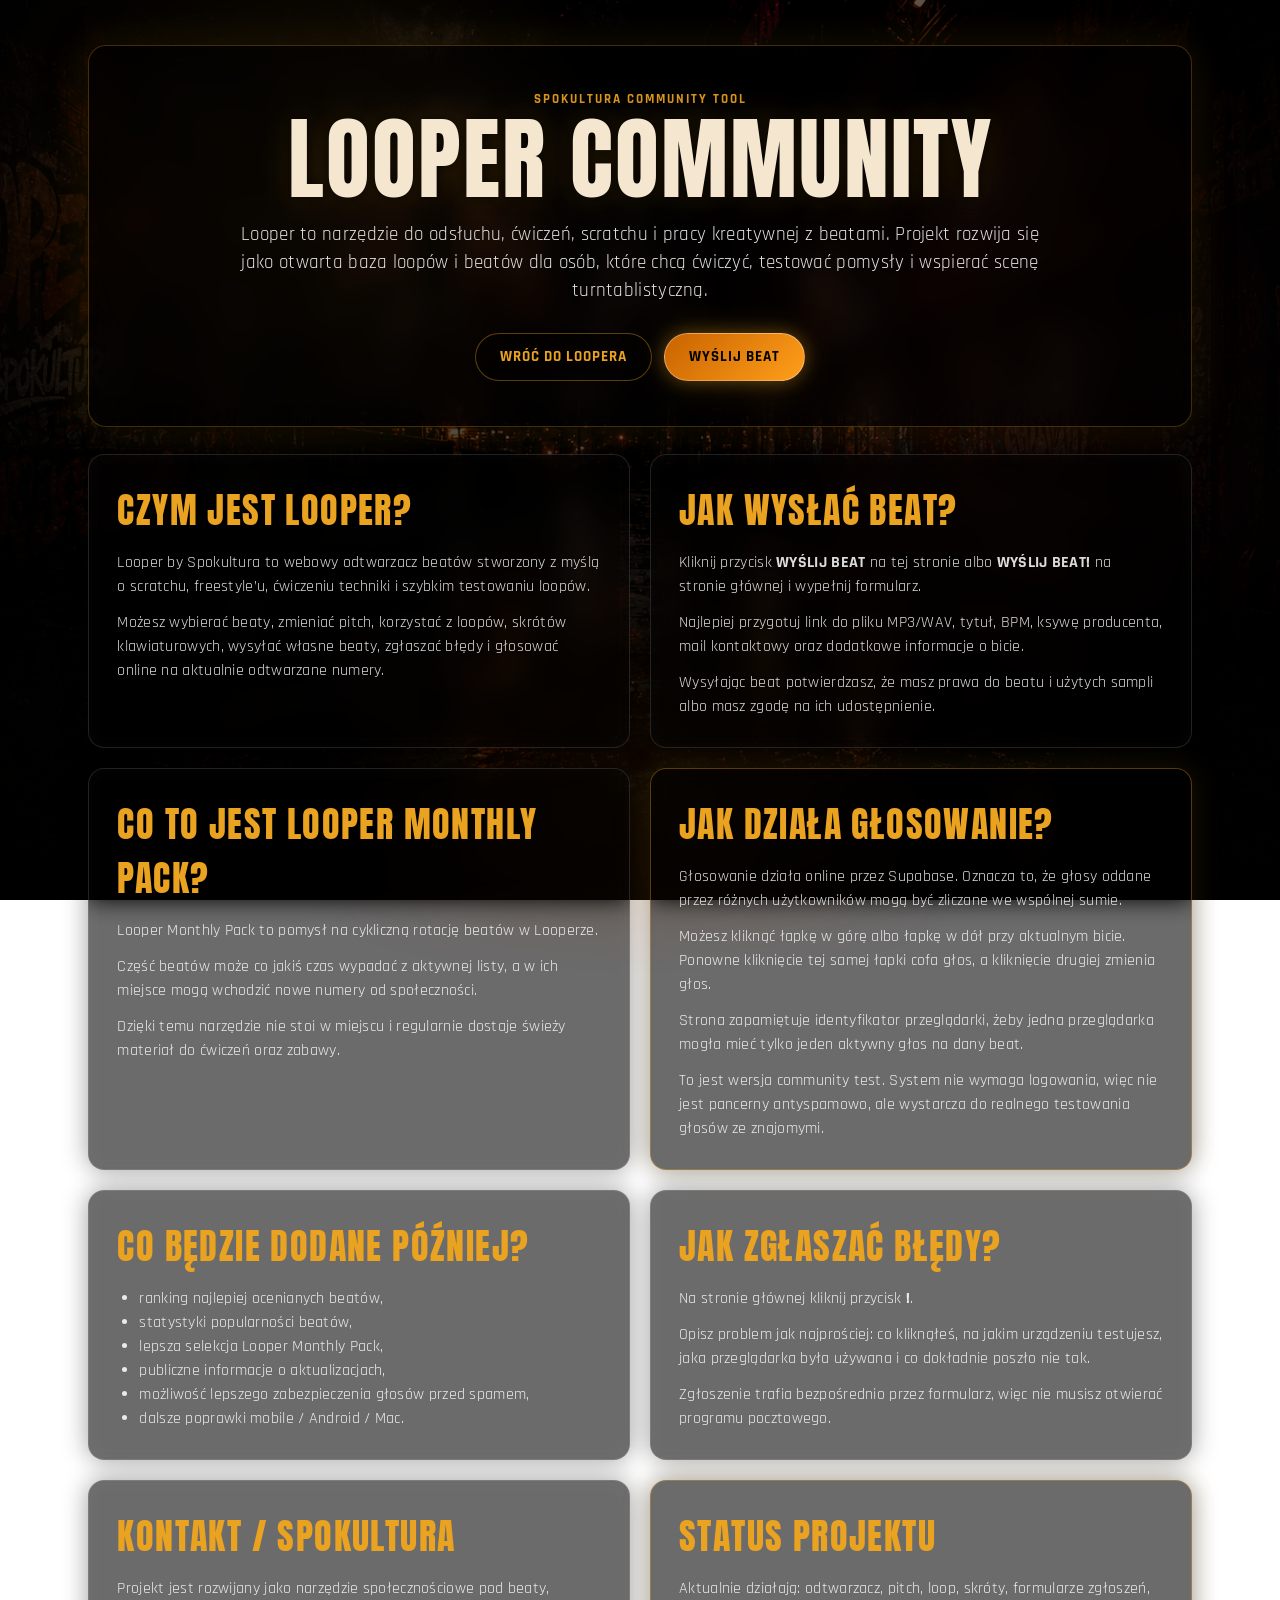
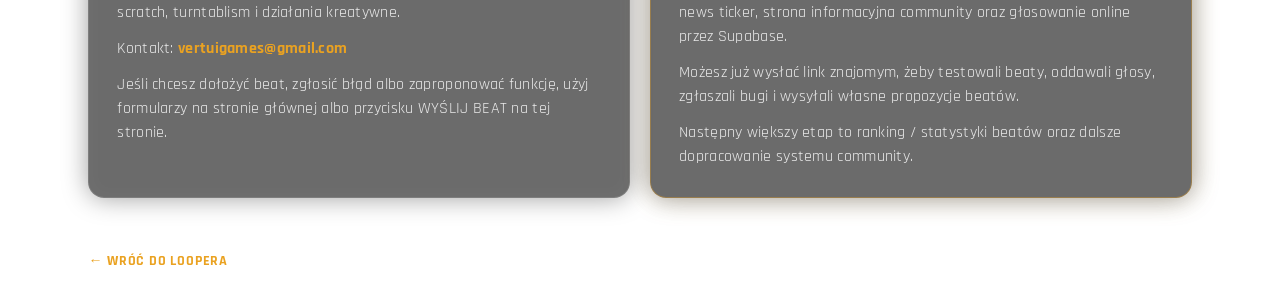
==== roadmap.html @ ba1d85d5 "Update roadmap.html" ====
<!DOCTYPE html>
<html lang="pl">
<head>
  <meta charset="UTF-8">
  <meta name="viewport" content="width=device-width, initial-scale=1.0">

  <title>Looper Community / Roadmap</title>

  <link rel="preconnect" href="https://fonts.googleapis.com">
  <link rel="preconnect" href="https://fonts.gstatic.com" crossorigin>

  <link href="https://fonts.googleapis.com/css2?family=Anton&family=Rajdhani:wght@400;500;600;700;800&family=Teko:wght@400;500;600&display=swap" rel="stylesheet">

  <link rel="stylesheet" href="style.css">
</head>

<body class="roadmap-body">

  <main class="roadmap-page">

    <header class="roadmap-hero">
      <p class="roadmap-kicker">SPOKULTURA COMMUNITY TOOL</p>

      <h1>LOOPER COMMUNITY</h1>

      <p class="roadmap-lead">
        Looper to narzędzie do odsłuchu, ćwiczeń, scratchu i pracy kreatywnej z beatami.
        Projekt rozwija się jako otwarta baza loopów i beatów dla osób, które chcą ćwiczyć,
        testować pomysły i wspierać scenę turntablistyczną.
      </p>

      <div class="roadmap-actions">
        <a class="roadmap-main-btn" href="index.html">WRÓĆ DO LOOPERA</a>
        <button id="roadmapSubmitBeatBtn" class="roadmap-secondary-btn roadmap-submit-btn" type="button">
          WYŚLIJ BEAT
        </button>
      </div>
    </header>

    <section class="roadmap-grid">

      <article class="roadmap-card">
        <h2>Czym jest Looper?</h2>

        <p>
          Looper by Spokultura to webowy odtwarzacz beatów stworzony z myślą o scratchu,
          freestyle’u, ćwiczeniu techniki i szybkim testowaniu loopów.
        </p>

        <p>
          Możesz wybierać beaty, zmieniać pitch, korzystać z loopów, skrótów klawiaturowych,
          wysyłać własne beaty, zgłaszać błędy i głosować online na aktualnie odtwarzane numery.
        </p>
      </article>

      <article class="roadmap-card">
        <h2>Jak wysłać beat?</h2>

        <p>
          Kliknij przycisk <strong>WYŚLIJ BEAT</strong> na tej stronie albo
          <strong>WYŚLIJ BEAT!</strong> na stronie głównej i wypełnij formularz.
        </p>

        <p>
          Najlepiej przygotuj link do pliku MP3/WAV, tytuł, BPM, ksywę producenta,
          mail kontaktowy oraz dodatkowe informacje o bicie.
        </p>

        <p>
          Wysyłając beat potwierdzasz, że masz prawa do beatu i użytych sampli
          albo masz zgodę na ich udostępnienie.
        </p>
      </article>

      <article class="roadmap-card">
        <h2>Co to jest Looper Monthly Pack?</h2>

        <p>
          Looper Monthly Pack to pomysł na cykliczną rotację beatów w Looperze.
        </p>

        <p>
          Część beatów może co jakiś czas wypadać z aktywnej listy, a w ich miejsce
          mogą wchodzić nowe numery od społeczności.
        </p>

        <p>
          Dzięki temu narzędzie nie stoi w miejscu i regularnie dostaje świeży materiał
          do ćwiczeń oraz zabawy.
        </p>
      </article>

      <article class="roadmap-card roadmap-card-highlight">
        <h2>Jak działa głosowanie?</h2>

        <p>
          Głosowanie działa online przez Supabase. Oznacza to, że głosy oddane przez różnych
          użytkowników mogą być zliczane we wspólnej sumie.
        </p>

        <p>
          Możesz kliknąć łapkę w górę albo łapkę w dół przy aktualnym bicie.
          Ponowne kliknięcie tej samej łapki cofa głos, a kliknięcie drugiej zmienia głos.
        </p>

        <p>
          Strona zapamiętuje identyfikator przeglądarki, żeby jedna przeglądarka mogła mieć
          tylko jeden aktywny głos na dany beat.
        </p>

        <p>
          To jest wersja community test. System nie wymaga logowania, więc nie jest pancerny
          antyspamowo, ale wystarcza do realnego testowania głosów ze znajomymi.
        </p>
      </article>

      <article class="roadmap-card">
        <h2>Co będzie dodane później?</h2>

        <ul>
          <li>ranking najlepiej ocenianych beatów,</li>
          <li>statystyki popularności beatów,</li>
          <li>lepsza selekcja Looper Monthly Pack,</li>
          <li>publiczne informacje o aktualizacjach,</li>
          <li>możliwość lepszego zabezpieczenia głosów przed spamem,</li>
          <li>dalsze poprawki mobile / Android / Mac.</li>
        </ul>
      </article>

      <article class="roadmap-card">
        <h2>Jak zgłaszać błędy?</h2>

        <p>
          Na stronie głównej kliknij przycisk <strong>!</strong>.
        </p>

        <p>
          Opisz problem jak najprościej: co kliknąłeś, na jakim urządzeniu testujesz,
          jaka przeglądarka była używana i co dokładnie poszło nie tak.
        </p>

        <p>
          Zgłoszenie trafia bezpośrednio przez formularz, więc nie musisz otwierać programu pocztowego.
        </p>
      </article>

      <article class="roadmap-card">
        <h2>Kontakt / Spokultura</h2>

        <p>
          Projekt jest rozwijany jako narzędzie społecznościowe pod beaty, scratch,
          turntablism i działania kreatywne.
        </p>

        <p>
          Kontakt:
          <a href="mailto:vertuigames@gmail.com">vertuigames@gmail.com</a>
        </p>

        <p>
          Jeśli chcesz dołożyć beat, zgłosić błąd albo zaproponować funkcję,
          użyj formularzy na stronie głównej albo przycisku WYŚLIJ BEAT na tej stronie.
        </p>
      </article>

      <article class="roadmap-card roadmap-card-highlight">
        <h2>Status projektu</h2>

        <p>
          Aktualnie działają: odtwarzacz, pitch, loop, skróty, formularze zgłoszeń,
          news ticker, strona informacyjna community oraz głosowanie online przez Supabase.
        </p>

        <p>
          Możesz już wysłać link znajomym, żeby testowali beaty, oddawali głosy,
          zgłaszali bugi i wysyłali własne propozycje beatów.
        </p>

        <p>
          Następny większy etap to ranking / statystyki beatów oraz dalsze dopracowanie
          systemu community.
        </p>
      </article>

    </section>

    <footer class="roadmap-footer">
      <a href="index.html">← WRÓĆ DO LOOPERA</a>
      <span>Looper by Spokultura</span>
    </footer>

  </main>

  <div id="roadmapSubmitBeatModal" class="community-modal hidden">
    <div class="community-box">
      <h2>WYŚLIJ BEAT</h2>

      <p class="community-info">
        Wyślij beat do selekcji Looper Monthly Pack. Najlepiej podaj link do MP3/WAV, BPM, okładkę i swoje social media.
      </p>

      <input id="roadmapBeatNick" type="text" placeholder="Ksywa producenta">
      <input id="roadmapBeatEmail" type="email" placeholder="Email kontaktowy">
      <input id="roadmapBeatTitle" type="text" placeholder="Tytuł beatu">
      <input id="roadmapBeatBpm" type="text" inputmode="numeric" pattern="[0-9]*" maxlength="3" placeholder="BPM">
      <input id="roadmapBeatLink" type="text" placeholder="Link do beatu / dysku / WeTransfer">
      <textarea id="roadmapBeatNotes" placeholder="Dodatkowe info, socials, klimat beatu, zgody itd."></textarea>

      <label class="rights-row">
        <input id="roadmapBeatRights" type="checkbox">
        Potwierdzam, że beat oraz użyte sample należą do mnie lub mam prawo je udostępnić.
      </label>

      <div class="modal-actions">
        <button id="roadmapSendBeatBtn">WYŚLIJ ZGŁOSZENIE</button>
        <button id="roadmapCloseSubmitBeatBtn">ZAMKNIJ</button>
      </div>
    </div>
  </div>

  <div id="roadmapFeedbackModal" class="community-modal hidden">
    <div class="community-box">
      <h2 id="roadmapFeedbackTitle">KOMUNIKAT</h2>

      <p id="roadmapFeedbackMessage" class="community-info">
        Treść komunikatu.
      </p>

      <div class="modal-actions">
        <button id="roadmapCloseFeedbackBtn">OK</button>
      </div>
    </div>
  </div>

  <script>
    const BEAT_FORM_ENDPOINT = "https://formspree.io/f/mjglzzlg";

    const roadmapSubmitBeatBtn = document.getElementById("roadmapSubmitBeatBtn");
    const roadmapSubmitBeatModal = document.getElementById("roadmapSubmitBeatModal");
    const roadmapCloseSubmitBeatBtn = document.getElementById("roadmapCloseSubmitBeatBtn");
    const roadmapSendBeatBtn = document.getElementById("roadmapSendBeatBtn");

    const roadmapFeedbackModal = document.getElementById("roadmapFeedbackModal");
    const roadmapFeedbackTitle = document.getElementById("roadmapFeedbackTitle");
    const roadmapFeedbackMessage = document.getElementById("roadmapFeedbackMessage");
    const roadmapCloseFeedbackBtn = document.getElementById("roadmapCloseFeedbackBtn");

    const roadmapBeatBpmInput = document.getElementById("roadmapBeatBpm");

    function isValidEmail(email) {
      if (!email) return false;

      return /^[^\s@]+@[^\s@]+\.[^\s@]+$/.test(email);
    }

    function sanitizeBpmInput(value) {
      return value.replace(/\D/g, "").slice(0, 3);
    }

    function isValidBpm(value) {
      if (!value) return true;

      if (!/^\d{2,3}$/.test(value)) {
        return false;
      }

      const bpmNumber = parseInt(value, 10);

      return bpmNumber >= 20 && bpmNumber <= 240;
    }

    function showRoadmapFeedbackModal(titleText, messageText) {
      if (!roadmapFeedbackModal || !roadmapFeedbackTitle || !roadmapFeedbackMessage) return;

      roadmapFeedbackTitle.innerText = titleText;
      roadmapFeedbackMessage.innerText = messageText;

      roadmapFeedbackModal.classList.remove("hidden");
    }

    function closeRoadmapFeedbackModal() {
      if (roadmapFeedbackModal) {
        roadmapFeedbackModal.classList.add("hidden");
      }
    }

    function clearRoadmapBeatForm() {
      const fields = [
        "roadmapBeatNick",
        "roadmapBeatEmail",
        "roadmapBeatTitle",
        "roadmapBeatBpm",
        "roadmapBeatLink",
        "roadmapBeatNotes"
      ];

      fields.forEach((id) => {
        const field = document.getElementById(id);

        if (field) {
          field.value = "";
        }
      });

      const rights = document.getElementById("roadmapBeatRights");

      if (rights) {
        rights.checked = false;
      }
    }

    async function sendFormspreeForm(endpoint, payload) {
      const response = await fetch(endpoint, {
        method: "POST",
        headers: {
          "Accept": "application/json",
          "Content-Type": "application/json"
        },
        body: JSON.stringify(payload)
      });

      if (!response.ok) {
        throw new Error("Formspree request failed");
      }

      return response.json();
    }

    if (roadmapSubmitBeatBtn && roadmapSubmitBeatModal) {
      roadmapSubmitBeatBtn.addEventListener("click", () => {
        roadmapSubmitBeatModal.classList.remove("hidden");
      });
    }

    if (roadmapCloseSubmitBeatBtn && roadmapSubmitBeatModal) {
      roadmapCloseSubmitBeatBtn.addEventListener("click", () => {
        roadmapSubmitBeatModal.classList.add("hidden");
      });
    }

    if (roadmapSubmitBeatModal) {
      roadmapSubmitBeatModal.addEventListener("click", (event) => {
        if (event.target === roadmapSubmitBeatModal) {
          roadmapSubmitBeatModal.classList.add("hidden");
        }
      });
    }

    if (roadmapCloseFeedbackBtn) {
      roadmapCloseFeedbackBtn.addEventListener("click", () => {
        closeRoadmapFeedbackModal();
      });
    }

    if (roadmapFeedbackModal) {
      roadmapFeedbackModal.addEventListener("click", (event) => {
        if (event.target === roadmapFeedbackModal) {
          closeRoadmapFeedbackModal();
        }
      });
    }

    if (roadmapBeatBpmInput) {
      roadmapBeatBpmInput.addEventListener("input", () => {
        roadmapBeatBpmInput.value = sanitizeBpmInput(roadmapBeatBpmInput.value);
      });

      roadmapBeatBpmInput.addEventListener("blur", () => {
        const bpmValue = roadmapBeatBpmInput.value.trim();

        if (bpmValue && !isValidBpm(bpmValue)) {
          showRoadmapFeedbackModal("BŁĄD", "Wpisz prawidłowe BPM.");
        }
      });
    }

    if (roadmapSendBeatBtn) {
      roadmapSendBeatBtn.addEventListener("click", async () => {
        const nick = document.getElementById("roadmapBeatNick").value.trim();
        const email = document.getElementById("roadmapBeatEmail").value.trim();
        const beatTitle = document.getElementById("roadmapBeatTitle").value.trim();
        const bpmValue = document.getElementById("roadmapBeatBpm").value.trim();
        const link = document.getElementById("roadmapBeatLink").value.trim();
        const notes = document.getElementById("roadmapBeatNotes").value.trim();
        const rights = document.getElementById("roadmapBeatRights").checked;

        if (!nick) {
          showRoadmapFeedbackModal("BŁĄD", "Podaj ksywę producenta.");
          return;
        }

        if (!email || !isValidEmail(email)) {
          showRoadmapFeedbackModal("BŁĄD", "Podaj prawidłowy adres e-mail.");
          return;
        }

        if (!beatTitle) {
          showRoadmapFeedbackModal("BŁĄD", "Podaj tytuł beatu.");
          return;
        }

        if (!link) {
          showRoadmapFeedbackModal("BŁĄD", "Podaj link do beatu.");
          return;
        }

        if (!isValidBpm(bpmValue)) {
          showRoadmapFeedbackModal("BŁĄD", "Wpisz prawidłowe BPM.");
          return;
        }

        if (!rights) {
          showRoadmapFeedbackModal("BŁĄD", "Musisz potwierdzić, że masz prawa do beatu i sampli.");
          return;
        }

        const originalText = roadmapSendBeatBtn.innerText;

        try {
          roadmapSendBeatBtn.disabled = true;
          roadmapSendBeatBtn.innerText = "WYSYŁAM...";

          await sendFormspreeForm(BEAT_FORM_ENDPOINT, {
            type: "BEAT SUBMISSION FROM ROADMAP",
            producerNick: nick,
            email: email,
            beatTitle: beatTitle,
            bpm: bpmValue,
            beatLink: link,
            notes: notes,
            rightsConfirmed: rights,
            page: window.location.href,
            userAgent: navigator.userAgent,
            submittedAt: new Date().toISOString()
          });

          clearRoadmapBeatForm();

          if (roadmapSubmitBeatModal) {
            roadmapSubmitBeatModal.classList.add("hidden");
          }

          showRoadmapFeedbackModal("WYSŁANO", "Wysłano beat — odezwę się na maila podanego w zgłoszeniu.");
        } catch (error) {
          console.error(error);
          showRoadmapFeedbackModal("BŁĄD", "Błąd wysyłki — spróbuj ponownie.");
        } finally {
          roadmapSendBeatBtn.disabled = false;
          roadmapSendBeatBtn.innerText = originalText;
        }
      });
    }

    document.addEventListener("keydown", (event) => {
      if (event.key === "Escape") {
        if (roadmapFeedbackModal && !roadmapFeedbackModal.classList.contains("hidden")) {
          roadmapFeedbackModal.classList.add("hidden");
          return;
        }

        if (roadmapSubmitBeatModal && !roadmapSubmitBeatModal.classList.contains("hidden")) {
          roadmapSubmitBeatModal.classList.add("hidden");
        }
      }
    });
  </script>

</body>
</html>
---- style.css ----
* {
  box-sizing: border-box;
}

html,
body {
  margin: 0;
  width: 100%;
  height: 100%;
}

body {
  overflow: hidden;

  background:
    linear-gradient(rgba(0,0,0,0.35), rgba(0,0,0,0.7)),
    url("assets/images/background.png");

  background-size: cover;
  background-position: center;

  color: white;

  font-family: Arial, sans-serif;
}

/* =========================
   LIVING BACKGROUND
========================= */

body::before {
  content: "";

  position: fixed;
  inset: -40px;

  pointer-events: none;

  z-index: -1;

  background:
    radial-gradient(circle at 20% 20%, rgba(234,162,33,0.18), transparent 28%),
    radial-gradient(circle at 80% 40%, rgba(221,65,36,0.14), transparent 30%),
    radial-gradient(circle at 50% 90%, rgba(255,120,0,0.10), transparent 32%);

  filter: blur(28px);

  opacity: 0.8;

  animation:
    backgroundBreath 12s ease-in-out infinite;
}

@keyframes backgroundBreath {

  0% {
    transform: scale(1) translate(0,0);
    opacity: 0.65;
  }

  50% {
    transform: scale(1.05) translate(-12px,8px);
    opacity: 0.95;
  }

  100% {
    transform: scale(1) translate(0,0);
    opacity: 0.65;
  }
}

body::after {
  content: "";

  position: fixed;
  inset: 0;

  pointer-events: none;

  z-index: 0;

  background:
    radial-gradient(circle, transparent 42%, rgba(0,0,0,0.78) 100%),
    linear-gradient(
      90deg,
      rgba(0,0,0,0.5),
      transparent 28%,
      transparent 72%,
      rgba(0,0,0,0.5)
    );

  mix-blend-mode: multiply;
}

.page {
  position: relative;
  z-index: 1;
}

.intro-screen {
  z-index: 20000;
}

.help-modal,
.welcome-modal {
  position: fixed;
  z-index: 9999;
}

/* =========================
   NOISE
========================= */

.page::before {
  content: "";

  position: fixed;
  inset: 0;

  pointer-events: none;

  z-index: 1;

  opacity: 0.045;

  background-image:
    repeating-radial-gradient(
      circle at 0 0,
      rgba(255,255,255,0.9) 0,
      rgba(255,255,255,0.9) 1px,
      transparent 1px,
      transparent 3px
    );

  mix-blend-mode: overlay;
}

/* =========================
   INTRO
========================= */

.intro-screen {
  position: fixed;
  inset: 0;

  background: black;

  display: flex;
  align-items: center;
  justify-content: center;
}

.intro-screen.hidden {
  display: none;
}

.intro-bg {

  width: 100%;
  height: 100%;

  background-image: url("assets/images/start-bg.png");

  background-size: cover;
  background-position: center;

  opacity: 0;

  animation:
    introFade 6s ease forwards;
}

@keyframes introFade {

  0% {
    opacity: 0;
    transform: scale(1.03);
  }

  30% {
    opacity: 1;
  }

  70% {
    opacity: 1;
  }

  100% {
    opacity: 0;
    transform: scale(1);
  }
}

.skip-intro-btn {

  position: fixed;

  top: 12px;
  right: 18px;

  z-index: 20001;

  background: transparent;

  border: none;

  color: rgba(255,255,255,0.6);

  font-size: 42px;

  cursor: pointer;
}

/* =========================
   PAGE
========================= */

.page {

  width: min(96vw, 1700px);

  height: 100vh;

  margin: 0 auto;

  padding:
    clamp(12px, 2vh, 34px)
    clamp(12px, 3vw, 70px)
    10px;

  display: grid;

  grid-template-rows:
    minmax(260px, 38vh)
    1fr
    24px;

  gap: clamp(8px, 1.4vh, 18px);
}

/* =========================
   TOP SECTION
========================= */

.top-section {

  min-height: 0;

  display: grid;

  grid-template-columns:
    minmax(240px, 30%)
    1fr;

  grid-template-areas:
    "cover controls";

  gap: clamp(18px, 3vw, 54px);

  align-items: stretch;
}

/* =========================
   FLOATING COVER SYSTEM
========================= */

.cover-panel {

  position: relative;

  overflow: visible;

  border: none;

  background: transparent;

  border-radius: 12px;

  box-shadow:
    0 8px 24px rgba(0,0,0,0.28);

  animation:
    coverPanelFloat 5.5s ease-in-out infinite;

  transition:
    transform 0.22s ease,
    box-shadow 0.22s ease;
}

.cover-panel:hover {

  transform:
    translateY(-2px)
    scale(1.003);

  box-shadow:
    0 10px 28px rgba(0,0,0,0.34);
}

@keyframes coverPanelFloat {

  0% {

    transform:
      translateY(0px)
      scale(1);
  }

  50% {

    transform:
      translateY(-4px)
      scale(1.005);
  }

  100% {

    transform:
      translateY(0px)
      scale(1);
  }
}

#beatImage {

  width: 100%;
  height: 100%;

  object-fit: contain;

  border-radius: 12px;

  filter:
    contrast(1.03)
    saturate(1.04);

transition:
  opacity 0.45s ease,
  transform 0.18s ease-out,
  filter 0.45s ease,
  box-shadow 0.45s ease;

  animation: none;
}

#beatImage.changing {

  opacity: 0;

  transform:
    scale(1.04)
    translateY(8px);

  filter:
    blur(8px)
    brightness(0.8);
}

/* =========================
   CONTROL PANEL
========================= */

.control-panel {

  min-width: 0;

  height: 100%;

  display: grid;

  grid-template-rows:
    46px
    1fr
    auto
    auto;

  gap: clamp(8px, 1vh, 12px);

  animation:
    panelBreath 7s ease-in-out infinite;
}

@keyframes panelBreath {

  0% {

    box-shadow:
      0 0 24px rgba(0,0,0,0.55),
      0 0 16px rgba(234,162,33,0.10);
  }

  50% {

    box-shadow:
      0 0 34px rgba(0,0,0,0.65),
      0 0 28px rgba(234,162,33,0.20);
  }

  100% {

    box-shadow:
      0 0 24px rgba(0,0,0,0.55),
      0 0 16px rgba(234,162,33,0.10);
  }
}

/* =========================
   PANELS
========================= */

.info-bar,
.meta-panel,
.transport-panel,
.pitch-panel,
.beat-tile {

  box-shadow:
    0 0 24px rgba(0,0,0,0.55),
    inset 0 0 18px rgba(255,255,255,0.025);
}

.info-bar,
.meta-panel,
.transport-panel,
.pitch-panel {

  border-color:
    rgba(234,162,33,0.24);
}

/* =========================
   INFO BAR
========================= */

.info-bar {

  min-width: 0;

  border:
    1px solid rgba(255,255,255,0.18);

  border-radius: 8px;

  background:
    rgba(0,0,0,0.52);

  backdrop-filter: blur(14px);

  display: flex;

  align-items: center;

  justify-content: space-between;

  padding:
    0 clamp(12px, 1.5vw, 22px);
}

.info-bar.active-info {

  animation:
    infoPulse 0.8s ease;
}

@keyframes infoPulse {

  0% {

    box-shadow:
      0 0 10px rgba(234,162,33,0.10);
  }

  50% {

    box-shadow:
      0 0 32px rgba(234,162,33,0.38);
  }

  100% {

    box-shadow:
      0 0 10px rgba(234,162,33,0.10);
  }
}

#infoText {

  color: #ff9f1a;

  font-size:
    clamp(13px, 1vw, 18px);

  letter-spacing: 0.5px;

  white-space: nowrap;

  overflow: hidden;

  text-overflow: ellipsis;

  text-shadow:
    0 0 10px rgba(234,162,33,0.35),
    0 0 22px rgba(234,162,33,0.18);
}

.top-buttons {

  display: flex;

  align-items: center;

  gap: 10px;
}

/* =========================
   BUTTONS
========================= */

#helpBtn,
#bugBtn,
.transport-panel button,
.pitch-buttons button,
.loop-btn {

  background:
    rgba(0,0,0,0.5);

  color: white;

  border:
    1px solid rgba(255,255,255,0.2);

  border-radius: 6px;

  cursor: pointer;

  transition: 0.15s ease;

  text-shadow:
    0 0 8px rgba(255,255,255,0.15);
}

#helpBtn,
#bugBtn {

  width: 32px;
  height: 32px;

  border-radius: 50%;

  font-size: 18px;
}

.transport-panel button:hover,
.pitch-buttons button:hover,
.loop-btn:hover,
#helpBtn:hover,
#bugBtn:hover {

  background:
    rgba(234,162,33,0.95);

  color: black;
}

/* =========================
   META PANEL
========================= */

.meta-panel {

  min-height: 0;

  padding:
    clamp(14px, 2vh, 30px)
    clamp(14px, 2vw, 26px);

  border:
    1px solid rgba(255,255,255,0.14);

  border-radius: 8px;

  background:
    rgba(0,0,0,0.50);

  backdrop-filter: blur(14px);
}

.meta-panel h2 {

  margin: 0 0 12px;

  font-size:
    clamp(30px, 3.4vw, 54px);

  line-height: 1;

  font-weight: 900;

  letter-spacing: 2px;

  text-transform: uppercase;

  color: #f3e5d0;

  text-shadow:
    0 0 14px rgba(0,0,0,0.9),
    0 0 24px rgba(234,162,33,0.18);

  transition:
    opacity 0.25s ease,
    transform 0.25s ease;
}

.meta-panel p {

  margin: 8px 0;

  font-size:
    clamp(16px, 1.5vw, 24px);

  color: #ff9f1a;

  text-shadow:
    0 0 10px rgba(234,162,33,0.35),
    0 0 22px rgba(234,162,33,0.18);

  transition:
    opacity 0.25s ease,
    transform 0.25s ease;
}

/* =========================
   TRANSPORT
========================= */

.transport-panel {

  min-width: 0;

  padding:
    clamp(10px, 1.4vh, 18px)
    clamp(14px, 2vw, 26px);

  border:
    1px solid rgba(255,255,255,0.14);

  border-radius: 8px;

  background:
    rgba(0,0,0,0.50);

  backdrop-filter: blur(14px);

  display: flex;

  align-items: center;

  gap: 10px;

  flex-wrap: wrap;
}

.transport-panel button,
.pitch-buttons button,
.loop-btn {

  padding:
    clamp(8px, 1vh, 12px)
    clamp(12px, 1.4vw, 20px);

  font-size:
    clamp(12px, 0.9vw, 16px);
}

#stopBtn {

  min-width: 110px;

  background:
    linear-gradient(135deg, #c96300, #ff9f1a);

  color: white;

  position: relative;

  overflow: hidden;
}

#stopBtn::after {

  content: "";

  position: absolute;

  inset: 0;

  background:
    linear-gradient(
      120deg,
      transparent,
      rgba(255,255,255,0.28),
      transparent
    );

  transform: translateX(-120%);

  animation:
    buttonSweep 3.5s ease-in-out infinite;
}

@keyframes buttonSweep {

  0% {
    transform: translateX(-120%);
  }

  45% {
    transform: translateX(120%);
  }

  100% {
    transform: translateX(120%);
  }
}

.loop-panel {

  margin-left: auto;

  display: flex;

  align-items: center;

  gap: 8px;

  flex-wrap: wrap;
}

.loop-btn.active-loop {

  background:
    rgba(234,162,33,0.9);

  color: black;
}

/* =========================
   PITCH
========================= */

.pitch-panel {

  min-width: 0;

  padding:
    clamp(10px, 1.4vh, 18px)
    clamp(14px, 2vw, 26px);

  border:
    1px solid rgba(255,255,255,0.14);

  border-radius: 8px;

  background:
    rgba(0,0,0,0.50);

  backdrop-filter: blur(14px);

  display: flex;

  flex-direction: column;

  justify-content: center;
}

.pitch-buttons {

  display: flex;

  justify-content: center;

  align-items: center;

  gap: 8px;

  flex-wrap: wrap;

  margin-bottom: 18px;
}

#pitch {

  width: 100%;

  accent-color: #EAA221;
}

#pitchLabel {

  display: block;

  text-align: center;

  color: #ff9f1a;

  font-size:
    clamp(13px, 1vw, 18px);

  margin-top: 10px;

  text-shadow:
    0 0 10px rgba(234,162,33,0.35),
    0 0 22px rgba(234,162,33,0.18);
}

/* =========================
   GRID
========================= */

.beat-grid {

  min-height: 0;

  display: grid;

  grid-template-columns:
    repeat(9, 1fr);

  grid-template-rows:
    repeat(4, minmax(0, 1fr));

  gap:
    clamp(6px, 1vw, 14px);
}

.beat-tile {

  position: relative;

  border:
    1px solid rgba(255,255,255,0.22);

  border-radius: 6px;

  background-size: cover;

  background-position: center;

  overflow: hidden;

  cursor: pointer;

  color: white;

  transition:
    transform 0.15s ease,
    box-shadow 0.15s ease,
    border-color 0.15s ease;
}

.beat-tile::before {

  content: "";

  position: absolute;

  inset: 0;

  background:
    linear-gradient(
      rgba(0,0,0,0.08),
      rgba(0,0,0,0.56)
    );
}

.beat-tile span {

  position: absolute;

  top: 7px;
  left: 9px;

  z-index: 2;

  font-size:
    clamp(15px, 1.4vw, 24px);

  font-weight: 900;
}

.beat-tile.available {

  border-color:
    rgba(234,162,33,0.45);
}

.beat-tile.unavailable {

  border-color:
    rgba(221,65,36,0.5);

  opacity: 0.82;
}

.beat-tile:hover {

  transform:
    translateY(-5px)
    scale(1.025)
    rotate(-0.35deg);

  box-shadow:
    0 0 28px var(--glow-color, #EAA221),
    0 0 55px rgba(234,162,33,0.18);
}

.beat-tile.active {

  border-color: #EAA221;

  animation:
    pulseTile 1.6s ease infinite,
    activeTileFloat 4s ease-in-out infinite,
    activeTileGlow 2.2s ease infinite;
}

@keyframes pulseTile {

  0% {
    box-shadow: 0 0 18px rgba(234,162,33,0.45);
  }

  50% {
    box-shadow: 0 0 38px rgba(234,162,33,0.95);
  }

  100% {
    box-shadow: 0 0 18px rgba(234,162,33,0.45);
  }
}

@keyframes activeTileFloat {

  0% {
    transform: translateY(0) scale(1);
  }

  50% {
    transform: translateY(-3px) scale(1.018);
  }

  100% {
    transform: translateY(0) scale(1);
  }
}

@keyframes activeTileGlow {

  0% {

    filter:
      brightness(1)
      saturate(1);
  }

  50% {

    filter:
      brightness(1.08)
      saturate(1.18);
  }

  100% {

    filter:
      brightness(1)
      saturate(1);
  }
}

/* =========================
   FOOTER
========================= */

.copyright-footer {

  font-size:
    clamp(9px, 0.7vw, 12px);

  color:
    rgba(255,255,255,0.65);

  text-align: center;

  display: flex;

  align-items: center;

  justify-content: center;

  text-shadow:
    0 0 12px rgba(0,0,0,0.9);
}

/* =========================
   MODALS
========================= */

.help-modal,
.welcome-modal {

  inset: 0;

  background:
    rgba(0,0,0,0.82);

  display: flex;

  align-items: center;

  justify-content: center;
}

.help-modal.hidden,
.welcome-modal.hidden {

  display: none;
}

.help-content,
.welcome-box {

  width: 90%;

  max-width: 700px;

  background:
    rgba(0,0,0,0.55);

  backdrop-filter: blur(20px);

  border:
    1px solid rgba(255,255,255,0.18);

  box-shadow:
    0 0 40px rgba(234,162,33,0.35);
}

.help-content {

  min-height: 500px;

  background-image:
    url("assets/images/help.jpg");

  background-size: cover;

  background-position: center;
}

.help-overlay {

  width: 100%;

  min-height: 500px;

  background:
    rgba(0,0,0,0.72);

  padding: 40px;

  display: flex;

  flex-direction: column;

  justify-content: center;

  align-items: center;

  color: white;

  text-align: center;
}

.welcome-box {

  width: min(92vw, 720px);

  padding:
    56px 48px 42px;

  text-align: center;

  background:
    rgba(0, 0, 0, 0.88);

  border:
    1px solid rgba(255, 255, 255, 0.22);

  box-shadow:
    0 0 45px rgba(234, 162, 33, 0.35);

  display: flex;

  flex-direction: column;

  align-items: center;
}

.welcome-box h2,
.help-overlay h2 {

  color: #EAA221;

  font-size:
    clamp(34px, 3vw, 48px);

  margin: 0 0 28px;
}

.welcome-box p,
.help-overlay p {

  max-width: 560px;

  line-height: 1.55;

  color:
    rgba(255,255,255,0.92);
}

.dont-show-row {

  display: flex;

  align-items: center;

  justify-content: center;

  gap: 10px;

  margin:
    4px 0 26px;
}

#welcomeModal #closeWelcomeBtn,
#closeHelpBtn {

  display: inline-flex;

  align-items: center;

  justify-content: center;

  min-width: 190px;

  min-height: 56px;

  padding:
    16px 30px;

  border-radius: 8px;

  font-size: 18px;

  font-weight: 800;

  line-height: 1;

  background: #EAA221;

  color: black;

  border: none;

  cursor: pointer;
}

/* =========================
   RESPONSIVE
========================= */

@media (max-width: 1100px) {

  body {
    overflow: auto;
  }

  .page {

    height: auto;

    min-height: 100vh;

    grid-template-rows:
      auto
      auto
      auto;
  }

  .top-section {

    grid-template-columns: 1fr;

    grid-template-areas:
      "cover"
      "controls";
  }

  .beat-grid {

    grid-template-columns:
      repeat(4, 1fr);

    grid-template-rows: auto;
  }

  .beat-tile {

    aspect-ratio: 16 / 10;
  }
}
/* =========================
   ETAP 6.3 — TYPOGRAPHY
========================= */

/* global */

body {

  font-family:
    "Rajdhani",
    sans-serif;

  letter-spacing: 0.3px;
}

/* MAIN TITLE */

.meta-panel h2 {

  font-family:
    "Anton",
    sans-serif;

  letter-spacing: 2px;

  font-weight: 400;

  text-transform: uppercase;

  line-height: 0.95;

  color: #f5e6d0;

  text-shadow:
    0 0 12px rgba(0,0,0,0.9),
    0 0 18px rgba(234,162,33,0.18);
}

/* producer + bpm */

.meta-panel p {

  font-family:
    "Rajdhani",
    sans-serif;

  font-weight: 600;

  letter-spacing: 1px;
}

/* info bar */

#infoText {

  font-family:
    "Rajdhani",
    sans-serif;

  font-weight: 600;

  letter-spacing: 1px;
}

/* tile numbers */

.beat-tile span {

  font-family:
    "Teko",
    sans-serif;

  font-weight: 600;

  letter-spacing: 1px;

  font-size:
    clamp(22px, 2vw, 34px);

  text-shadow:
    0 0 10px rgba(0,0,0,0.9);
}

/* buttons */

.transport-panel button,
.pitch-buttons button,
.loop-btn,
#helpBtn,
#bugBtn {

  font-family:
    "Rajdhani",
    sans-serif;

  font-weight: 700;

  letter-spacing: 1px;

  text-transform: uppercase;
}

/* pitch label */

#pitchLabel {

  font-family:
    "Rajdhani",
    sans-serif;

  font-weight: 700;

  letter-spacing: 1px;
}

/* footer */

.copyright-footer {

  font-family:
    "Rajdhani",
    sans-serif;

  letter-spacing: 0.8px;
}

/* welcome + help */

.welcome-box h2,
.help-overlay h2 {

  font-family:
    "Anton",
    sans-serif;

  letter-spacing: 2px;

  font-weight: 400;
}

.welcome-box p,
.help-overlay p {

  font-family:
    "Rajdhani",
    sans-serif;

  font-size: 18px;

  line-height: 1.6;
}
/* =========================
   ETAP 6.4 — BEAT REACTIVE VISUALS
========================= */

body.is-playing .cover-panel {
  animation:
    coverPanelFloat 5.5s ease-in-out infinite,
    playingCoverPulse 1.8s ease-in-out infinite;
}

@keyframes playingCoverPulse {
  0% {
    filter: brightness(1);
  }

  50% {
    filter: brightness(1.08);
  }

  100% {
    filter: brightness(1);
  }
}

body.is-playing #beatImage {
  animation:
    coverImageBreath 2.4s ease-in-out infinite;
}

@keyframes coverImageBreath {
  0% {
    transform: scale(1);
  }

  50% {
    transform: scale(1.012);
  }

  100% {
    transform: scale(1);
  }
}

body.is-playing .info-bar {
  animation:
    infoPlayingGlow 2s ease-in-out infinite;
}

@keyframes infoPlayingGlow {
  0% {
    box-shadow:
      0 0 16px rgba(0,0,0,0.55),
      inset 0 0 18px rgba(255,255,255,0.025);
  }

  50% {
    box-shadow:
      0 0 28px rgba(234,162,33,0.32),
      inset 0 0 18px rgba(255,255,255,0.035);
  }

  100% {
    box-shadow:
      0 0 16px rgba(0,0,0,0.55),
      inset 0 0 18px rgba(255,255,255,0.025);
  }
}

body.is-playing .beat-tile.active span {
  animation:
    activeNumberPulse 1.2s ease-in-out infinite;
}

@keyframes activeNumberPulse {
  0% {
    transform: scale(1);
    color: white;
  }

  50% {
    transform: scale(1.18);
    color: #EAA221;
  }

  100% {
    transform: scale(1);
    color: white;
  }
}

body.is-playing #stopBtn {
  animation:
    playingButtonGlow 1.6s ease-in-out infinite;
}

@keyframes playingButtonGlow {
  0% {
    box-shadow: 0 0 18px rgba(234,162,33,0.35);
  }

  50% {
    box-shadow: 0 0 34px rgba(234,162,33,0.8);
  }

  100% {
    box-shadow: 0 0 18px rgba(234,162,33,0.35);
  }
}
/* =========================
   ETAP 6.5 — PARALLAX / DEPTH
========================= */

.cover-panel {
  will-change: transform;
}

body::before {
  animation:
    backgroundBreath 12s ease-in-out infinite,
    ambientDrift 18s ease-in-out infinite;
}

@keyframes ambientDrift {
  0% {
    transform: translate(0, 0) scale(1);
  }

  50% {
    transform: translate(
      calc(var(--mouse-x, 0) * -10px),
      calc(var(--mouse-y, 0) * -8px)
    ) scale(1.04);
  }

  100% {
    transform: translate(0, 0) scale(1);
  }
}

.beat-tile:hover {
  transform:
    translateY(-6px)
    scale(1.03)
    rotate(-0.45deg);
}

@media (max-width: 1100px) {
  .page,
  .cover-panel,
  .control-panel,
  .info-bar,
  .meta-panel,
  .transport-panel,
  .pitch-panel,
  .beat-grid {
    transform: none !important;
  }
}
/* =========================
   ETAP 6.6 — FINAL VISUAL IMMERSION TEST
========================= */

/* miękka poświata jak światło z ulicy/neonu */
body::after {
  background:
    radial-gradient(circle at 18% 22%, rgba(234,162,33,0.16), transparent 24%),
    radial-gradient(circle at 82% 18%, rgba(255,70,20,0.10), transparent 28%),
    radial-gradient(circle, transparent 42%, rgba(0,0,0,0.82) 100%),
    linear-gradient(
      90deg,
      rgba(0,0,0,0.55),
      transparent 28%,
      transparent 72%,
      rgba(0,0,0,0.55)
    );
}

/* lekki filmowy glow na całym UI */
.page {
  filter:
    contrast(1.03)
    saturate(1.04);
}

.info-bar,
.meta-panel,
.transport-panel,
.pitch-panel {
  position: relative;
  overflow: visible;
}

@keyframes panelLightSweep {
  0% {
    transform: translateX(-130%);
  }

  45% {
    transform: translateX(130%);
  }

  100% {
    transform: translateX(130%);
  }
}

/* ambient smoke / mgiełka */
.page::after {
  content: "";
  position: fixed;
  inset: -20%;
  pointer-events: none;
  z-index: 1;

  background:
    radial-gradient(circle at 25% 40%, rgba(255,255,255,0.045), transparent 22%),
    radial-gradient(circle at 70% 60%, rgba(255,255,255,0.035), transparent 26%),
    radial-gradient(circle at 50% 80%, rgba(234,162,33,0.035), transparent 28%);

  filter: blur(42px);
  opacity: 0.55;

  animation: smokeDrift 20s ease-in-out infinite;
}

@keyframes smokeDrift {
  0% {
    transform: translate3d(0, 0, 0) scale(1);
  }

  50% {
    transform: translate3d(-18px, 12px, 0) scale(1.05);
  }

  100% {
    transform: translate3d(0, 0, 0) scale(1);
  }
}

/* aktywny beat ma trochę więcej energii */
body.is-playing .beat-tile.active {
  box-shadow:
    0 0 26px rgba(234,162,33,0.7),
    0 0 70px rgba(234,162,33,0.18);
}

/* przyciski bardziej “hardware-lit” */
body.is-playing #stopBtn {
  border-color: rgba(255,255,255,0.45);
}

/* mikro efekt VHS / analog depth na okładce */
body.is-playing #beatImage {
  filter:
    contrast(1.08)
    saturate(1.12)
    brightness(1.02);
}

/* =========================
   MOBILE PERFORMANCE MODE
========================= */

@media (max-width: 768px) {

  body {
    overflow: auto;
    background-attachment: scroll;
  }

  body::before,
  body::after,
  .page::before,
  .page::after {
    display: none !important;
    animation: none !important;
  }

  .page {
    width: 100%;
    height: auto;
    min-height: 100vh;

    padding: 14px;
    gap: 14px;

    display: flex;
    flex-direction: column;

    transform: none !important;
    filter: none !important;
  }

  .top-section {
    display: flex;
    flex-direction: column;
    gap: 14px;
  }

  .cover-panel {
    width: 100%;
    height: auto;
    aspect-ratio: 1 / 1;

    animation: none !important;
    transform: none !important;

    box-shadow: none;
  }

  #beatImage {
    transform: none !important;
    animation: none !important;
  }

  .control-panel {
    display: flex;
    flex-direction: column;
    gap: 10px;

    animation: none !important;
    transform: none !important;
  }

  .info-bar,
  .meta-panel,
  .transport-panel,
  .pitch-panel {
    backdrop-filter: none !important;
    box-shadow: none !important;
    animation: none !important;
  }

  .meta-panel h2 {
    font-size: 34px;
  }

  .meta-panel p {
    font-size: 18px;
  }

  .transport-panel {
    justify-content: center;
  }

  .loop-panel {
    margin-left: 0;
    justify-content: center;
    width: 100%;
  }

  .pitch-buttons {
    justify-content: center;
  }

  .beat-grid {
    grid-template-columns: repeat(3, 1fr);
    gap: 8px;
  }

  .beat-tile {
    aspect-ratio: 1 / 1;
    animation: none !important;
    transform: none !important;
    box-shadow: none !important;
  }

  .beat-tile:hover {
    transform: none !important;
    box-shadow: none !important;
  }

  .beat-tile span {
    font-size: 20px;
  }

  .copyright-footer {
    font-size: 9px;
    line-height: 1.3;
    padding-bottom: 24px;
  }
}

/* =========================
   MOBILE INTRO FIX
========================= */

@media (max-width: 768px) {

  .intro-bg {
    background-size: contain;
    background-repeat: no-repeat;
    background-position: center;
    background-color: black;
  }

  .welcome-box {
    width: 92vw;
    padding: 34px 22px 28px;
  }

  .welcome-box h2 {
    font-size: 32px;
  }

  .welcome-box p {
    font-size: 16px;
  }
} 

/* =========================
   MOBILE LAYOUT FIX — v2
========================= */

@media (max-width: 768px) {

  html,
  body {
    overflow-x: hidden;
  }

  body {
    overflow-y: auto;
    background:
      linear-gradient(rgba(0,0,0,0.45), rgba(0,0,0,0.82)),
      url("assets/images/background.png");
    background-size: cover;
    background-position: center top;
    background-attachment: scroll;
  }

  body::before,
  body::after,
  .page::before,
  .page::after {
    display: none !important;
  }

  .page {
    width: 100%;
    min-height: 100vh;
    height: auto;

    padding: 12px 12px 28px;
    gap: 12px;

    display: flex;
    flex-direction: column;

    transform: none !important;
    filter: none !important;
  }

  .top-section {
    width: 100%;
    display: flex;
    flex-direction: column;
    gap: 12px;
  }

  .cover-panel {
    width: 100%;
    height: auto;
    aspect-ratio: 1 / 1;

    max-height: none;

    border-radius: 12px;

    background: rgba(0,0,0,0.35);

    animation: none !important;
    transform: none !important;
    box-shadow: none !important;
  }

  #beatImage {
    width: 100%;
    height: 100%;
    object-fit: contain;

    transform: none !important;
    animation: none !important;
  }

  .control-panel {
    width: 100%;
    height: auto;

    display: flex;
    flex-direction: column;
    gap: 10px;

    animation: none !important;
    transform: none !important;
  }

  .info-bar,
  .meta-panel,
  .transport-panel,
  .pitch-panel {
    width: 100%;

    background: rgba(0,0,0,0.68);

    border: 1px solid rgba(234,162,33,0.24);
    border-radius: 10px;

    backdrop-filter: none !important;
    box-shadow: none !important;
    animation: none !important;
  }

  .info-bar {
    min-height: 44px;
    padding: 0 12px;
  }

  #infoText {
    font-size: 14px;
  }

  #helpBtn,
  #bugBtn {
    width: 34px;
    height: 34px;
    font-size: 18px;
  }

  .meta-panel {
    padding: 18px 16px;
  }

  .meta-panel h2 {
    font-size: 38px;
    line-height: 0.95;
    margin-bottom: 14px;
  }

  .meta-panel p {
    font-size: 19px;
    margin: 6px 0;
  }

  .transport-panel {
    padding: 14px 12px;

    display: grid;
    grid-template-columns: 1fr 1fr;
    gap: 10px;
  }

  #stopBtn,
  #restartBtn {
    width: 100%;
    min-width: 0;

    min-height: 52px;

    font-size: 15px;
    font-weight: 800;
  }

  .loop-panel {
    grid-column: 1 / -1;

    width: 100%;

    margin-left: 0;

    display: grid;
    grid-template-columns: repeat(6, 1fr);
    gap: 8px;
    align-items: center;
  }

  .loop-panel span {
    grid-column: 1 / -1;
    text-align: center;
    font-size: 14px;
    opacity: 0.85;
  }

  .loop-btn {
    min-height: 44px;
    padding: 0;
    font-size: 15px;
  }

  .pitch-panel {
    padding: 14px 12px;
  }

  .pitch-buttons {
    display: grid;
    grid-template-columns: repeat(5, 1fr);
    gap: 8px;

    margin-bottom: 18px;
  }

  .pitch-buttons button {
    min-height: 44px;
    padding: 0;

    font-size: 14px;
    font-weight: 800;
  }

  #pitch {
    width: 100%;
    height: 36px;
  }

  #pitchLabel {
    font-size: 16px;
    margin-top: 8px;
  }

  .beat-grid {
    width: 100%;

    display: grid;
    grid-template-columns: repeat(3, 1fr);
    gap: 8px;
  }

  .beat-tile {
    aspect-ratio: 1 / 1;

    border-radius: 8px;

    animation: none !important;
    transform: none !important;
    box-shadow: none !important;
  }

  .beat-tile:hover {
    transform: none !important;
    box-shadow: none !important;
  }

  .beat-tile span {
    font-size: 22px;
  }

  .copyright-footer {
    width: 100%;

    padding: 10px 6px 30px;

    font-size: 10px;
    line-height: 1.35;

    white-space: normal;
    text-align: center;
  }

  .welcome-box {
    width: 90vw;
    padding: 34px 22px 28px;
  }

  .welcome-box h2 {
    font-size: 32px;
  }

  .welcome-box p {
    font-size: 16px;
  }

  #welcomeModal #closeWelcomeBtn,
  #closeHelpBtn {
    width: 100%;
    max-width: 260px;
    min-height: 56px;
  }
}

/* =========================
   SAFARI / MAC FIX
========================= */

.pitch-panel {
  min-height: 150px;
  overflow: visible;
  position: relative;
  z-index: 5;
}

.beat-grid {
  position: relative;
  z-index: 1;
  margin-top: 12px;
}

#pitch {
  margin-bottom: 14px;
}

/* =========================
   CINEMATIC BACKGROUND SWEEP — DESKTOP ONLY
========================= */

.page::after {
  content: "";
  position: fixed;
  inset: 0;

  pointer-events: none;
  z-index: -1;

  background:
    linear-gradient(
      110deg,
      transparent 0%,
      transparent 38%,
      rgba(234, 162, 33, 0.10) 48%,
      rgba(255, 255, 255, 0.055) 50%,
      rgba(234, 162, 33, 0.08) 52%,
      transparent 62%,
      transparent 100%
    );

  transform: translateX(-130%);

  animation: backgroundCinematicSweep 22s ease-in-out infinite;
}

@keyframes backgroundCinematicSweep {
  0% {
    transform: translateX(-130%);
    opacity: 0;
  }

  12% {
    opacity: 0.75;
  }

  32% {
    transform: translateX(130%);
    opacity: 0.45;
  }

  100% {
    transform: translateX(130%);
    opacity: 0;
  }
}

/* Safari / Mac / iOS — wyłączamy sweep */
html.is-safari .page::after {
  display: none !important;
  animation: none !important;
}

/* Mobile — też wyłączamy */
@media (max-width: 768px) {
  .page::after {
    display: none !important;
    animation: none !important;
  }
}


/* =========================
   ETAP 2 — INFO BAR CLEAN + META PANEL GLOW
========================= */

/* info bar nie świeci podczas grania */
.info-bar.active-info,
body.is-playing .info-bar {
  animation: none !important;
}

/* przeniesiony dawny efekt z info bara na meta-panel */
body.is-playing .meta-panel {
  animation: infoPlayingGlow 2s ease-in-out infinite !important;
}

/* na mobile zostawiamy performance mode bez animacji */
@media (max-width: 768px) {
  body.is-playing .meta-panel {
    animation: none !important;
  }
}

/* =========================
   ETAP 4 — SUBMIT BEAT BUTTON
========================= */

#submitBeatBtn.submit-beat-mini {
  width: auto;
  min-width: 116px;
  height: 32px;

  padding: 0 14px;

  border-radius: 999px;

  font-family:
    "Rajdhani",
    sans-serif;

  font-size: 12px;
  font-weight: 800;
  letter-spacing: 0.8px;

  background:
    rgba(234,162,33,0.12);

  color: #EAA221;

  border:
    1px solid rgba(234,162,33,0.38);

  cursor: pointer;

  white-space: nowrap;

  transition:
    background 0.18s ease,
    color 0.18s ease,
    transform 0.18s ease,
    box-shadow 0.18s ease;
}

#submitBeatBtn.submit-beat-mini:hover {
  background: #EAA221;

  color: black;

  transform:
    translateY(-1px);

  box-shadow:
    0 0 18px rgba(234,162,33,0.35);
}

@media (max-width: 768px) {
  #submitBeatBtn.submit-beat-mini {
    min-width: 92px;
    height: 34px;

    padding: 0 8px;

    font-size: 10px;
  }

  .top-buttons {
    gap: 6px;
  }
}

/* =========================
   ETAP 5 — SUBMIT BEAT OCCASIONAL PULSE
========================= */

#submitBeatBtn.submit-beat-mini {
  animation:
    submitBeatSoftPulse 5s ease-in-out infinite;
}

@keyframes submitBeatSoftPulse {
  0%,
  82%,
  100% {
    transform: scale(1);
    box-shadow: none;
  }

  88% {
    transform: scale(1.02);
    box-shadow:
      0 0 12px rgba(234,162,33,0.24),
      0 0 26px rgba(234,162,33,0.12);
  }

  92% {
    transform: scale(1.035);
    box-shadow:
      0 0 22px rgba(234,162,33,0.42),
      0 0 44px rgba(234,162,33,0.18);
  }

  96% {
    transform: scale(1.02);
    box-shadow:
      0 0 12px rgba(234,162,33,0.24),
      0 0 26px rgba(234,162,33,0.12);
  }
}

/* Na telefonie wyłączamy puls, żeby nie obciążać UI */
@media (max-width: 768px) {
  #submitBeatBtn.submit-beat-mini {
    animation: none;
  }
}

/* =========================
   ETAP 6 — COMMUNITY MODAL BASE
========================= */

.community-modal {
  position: fixed;
  inset: 0;

  z-index: 10050;

  display: flex;
  align-items: center;
  justify-content: center;

  padding: 20px;

  background:
    rgba(0,0,0,0.84);
}

.community-modal.hidden {
  display: none;
}

.community-box {
  width:
    min(92vw, 620px);

  max-height: 90vh;

  overflow-y: auto;

  padding: 34px;

  border-radius: 14px;

  background:
    rgba(0,0,0,0.92);

  border:
    1px solid rgba(234,162,33,0.38);

  box-shadow:
    0 0 45px rgba(234,162,33,0.22),
    0 0 120px rgba(0,0,0,0.7);

  color: white;

  display: flex;
  flex-direction: column;
  gap: 12px;
}

.community-box h2 {
  margin:
    0 0 10px;

  color: #EAA221;

  font-family:
    "Anton",
    sans-serif;

  font-size: 36px;
  font-weight: 400;
  letter-spacing: 2px;

  text-align: center;
  text-transform: uppercase;
}

.community-info {
  margin:
    0 0 10px;

  color:
    rgba(255,255,255,0.78);

  font-family:
    "Rajdhani",
    sans-serif;

  font-size: 16px;
  line-height: 1.45;

  text-align: center;
}

.community-box input,
.community-box textarea {
  width: 100%;

  padding:
    13px 14px;

  border-radius: 8px;

  background:
    rgba(255,255,255,0.08);

  border:
    1px solid rgba(255,255,255,0.18);

  color: white;

  font-family:
    "Rajdhani",
    sans-serif;

  font-size: 16px;

  outline: none;
}

.community-box input:focus,
.community-box textarea:focus {
  border-color:
    rgba(234,162,33,0.7);

  box-shadow:
    0 0 16px rgba(234,162,33,0.18);
}

.community-box textarea {
  min-height: 120px;
  resize: vertical;
}

.community-box input::placeholder,
.community-box textarea::placeholder {
  color:
    rgba(255,255,255,0.52);
}

.modal-actions {
  display: flex;
  justify-content: center;

  gap: 10px;

  margin-top: 8px;
}

.modal-actions button {
  min-height: 46px;

  padding:
    0 20px;

  border: none;
  border-radius: 8px;

  cursor: pointer;

  font-family:
    "Rajdhani",
    sans-serif;

  font-size: 15px;
  font-weight: 900;
  letter-spacing: 1px;

  transition:
    transform 0.16s ease,
    box-shadow 0.16s ease,
    background 0.16s ease;
}

#sendBugBtn {
  background: #EAA221;
  color: black;
}

#closeBugBtn {
  background:
    rgba(255,255,255,0.13);

  color: white;

  border:
    1px solid rgba(255,255,255,0.16);
}

.modal-actions button:hover {
  transform:
    translateY(-1px);

  box-shadow:
    0 0 18px rgba(234,162,33,0.25);
}

@media (max-width: 768px) {
  .community-modal {
    padding: 14px;
    align-items: center;
  }

  .community-box {
    width: 94vw;
    max-height: 88vh;

    padding:
      24px 18px;
  }

  .community-box h2 {
    font-size: 30px;
  }

  .community-info {
    font-size: 14px;
  }

  .community-box input,
  .community-box textarea {
    font-size: 15px;
    padding: 12px;
  }

  .modal-actions {
    flex-direction: column;
  }

  .modal-actions button {
    width: 100%;
  }
}

/* =========================
   ETAP 7 — SUBMIT BEAT MODAL EXTENSION
========================= */

.rights-row {
  display: flex;
  align-items: flex-start;

  gap: 10px;

  margin-top: 2px;

  color:
    rgba(255,255,255,0.82);

  font-family:
    "Rajdhani",
    sans-serif;

  font-size: 14px;
  line-height: 1.35;
}

.rights-row input {
  width: auto;
  margin-top: 4px;
}

#sendBeatBtn {
  background: #EAA221;
  color: black;
}

#closeSubmitBeatBtn {
  background:
    rgba(255,255,255,0.13);

  color: white;

  border:
    1px solid rgba(255,255,255,0.16);
}

/* =========================
   ETAP 8 — HELP MODAL FIT / SCROLL
========================= */

.help-modal {
  padding: 14px;
}

.help-content {
  width: min(94vw, 860px);
  max-height: 92vh;
  overflow: hidden;
}

.help-overlay.help-overlay-scroll {
  min-height: auto;
  max-height: 92vh;

  overflow-y: auto;
  overscroll-behavior: contain;

  justify-content: flex-start;

  padding:
    clamp(22px, 3vh, 38px)
    clamp(18px, 3vw, 42px);

  scrollbar-width: thin;
  scrollbar-color: rgba(234,162,33,0.65) rgba(255,255,255,0.08);
}

.help-overlay.help-overlay-scroll::-webkit-scrollbar {
  width: 8px;
}

.help-overlay.help-overlay-scroll::-webkit-scrollbar-track {
  background:
    rgba(255,255,255,0.08);
}

.help-overlay.help-overlay-scroll::-webkit-scrollbar-thumb {
  background:
    rgba(234,162,33,0.65);

  border-radius: 999px;
}

.help-sections {
  width: 100%;

  display: grid;

  grid-template-columns:
    repeat(2, minmax(0, 1fr));

  gap: 12px;

  margin-bottom: 18px;
}

.help-card {
  padding:
    14px 16px;

  border:
    1px solid rgba(234,162,33,0.22);

  border-radius: 10px;

  background:
    rgba(0,0,0,0.42);

  box-shadow:
    inset 0 0 18px rgba(255,255,255,0.025);
}

.help-card h3 {
  margin:
    0 0 8px;

  color: #EAA221;

  font-family:
    "Rajdhani",
    sans-serif;

  font-size: 16px;
  font-weight: 900;
  letter-spacing: 1.2px;

  text-transform: uppercase;
}

.help-card p {
  margin:
    6px 0;

  font-size: 15px;
  line-height: 1.35;
}

.help-overlay .help-credits {
  margin:
    6px 0 18px;

  opacity: 0.72;
}

.help-overlay #closeHelpBtn {
  flex-shrink: 0;
}

/* mniejsze ekrany — jedna kolumna */
@media (max-width: 768px) {
  .help-modal {
    padding: 10px;
  }

  .help-content {
    width: 94vw;
    max-height: 90vh;
  }

  .help-overlay.help-overlay-scroll {
    max-height: 90vh;

    padding:
      22px 16px;
  }

  .help-sections {
    grid-template-columns: 1fr;
    gap: 10px;
  }

  .help-card {
    padding:
      12px 13px;
  }

  .help-card h3 {
    font-size: 15px;
  }

  .help-card p {
    font-size: 14px;
    line-height: 1.32;
  }
}

/* =========================
   ETAP 9 — BOTTOM NEWS TICKER
========================= */

.news-ticker {
  width: 100%;
  height: 22px;
  min-height: 22px;

  overflow: hidden;

  display: flex;
  align-items: center;

  position: relative;
  z-index: 2;

  border: none;
  border-radius: 0;

  background:
    linear-gradient(
      90deg,
      transparent,
      rgba(0,0,0,0.22) 12%,
      rgba(0,0,0,0.22) 88%,
      transparent
    );

  color: rgba(234,162,33,0.82);

  text-shadow:
    0 0 8px rgba(234,162,33,0.34),
    0 0 18px rgba(0,0,0,0.85);

  box-shadow:
    0 -10px 24px rgba(0,0,0,0.20);

  mask-image:
    linear-gradient(
      90deg,
      transparent 0%,
      black 10%,
      black 90%,
      transparent 100%
    );
}

.news-track {
  white-space: nowrap;

  display: inline-flex;
  align-items: center;

  padding-left: 100%;

  font-family:
    "Rajdhani",
    sans-serif;

  font-size: 12px;
  line-height: 22px;
  font-weight: 800;
  letter-spacing: 1.2px;

  animation:
    looperNewsScroll 58s linear infinite;
}

.news-track span {
  display: inline-block;
}

@keyframes looperNewsScroll {
  from {
    transform: translateX(0);
  }

  to {
    transform: translateX(-100%);
  }
}

/* dodajemy osobny rząd na ticker, żeby nie miażdżył kafelków */
.page {
  grid-template-rows:
    minmax(260px, 38vh)
    1fr
    22px
    24px;
}

/* mobile — ticker prostszy i wolniejszy */
@media (max-width: 768px) {
  .news-ticker {
    height: 20px;
    min-height: 20px;

    background:
      rgba(0,0,0,0.18);

    box-shadow: none;
  }

  .news-track {
    font-size: 10px;
    line-height: 20px;
    letter-spacing: 0.8px;

    animation-duration: 70s;
  }
}

/* =========================
   ETAP 10A — VISUAL VOTE PANEL
========================= */

.meta-panel {
  position: relative;

  display: flex;
  align-items: center;
  justify-content: space-between;

  gap: clamp(14px, 2vw, 28px);
}

.meta-copy {
  min-width: 0;
  flex: 1;
}

.vote-panel {
  min-width: 118px;

  display: flex;
  flex-direction: column;
  align-items: center;
  justify-content: center;

  gap: 6px;

  padding:
    8px 10px;

  border-radius: 10px;

  background:
    rgba(0,0,0,0.18);

  border:
    1px solid rgba(255,255,255,0.08);

  box-shadow:
    inset 0 0 14px rgba(255,255,255,0.018);

  pointer-events: auto;
}

.vote-label {
  color:
    rgba(255,255,255,0.88);

  font-family:
    "Rajdhani",
    sans-serif;

  font-size:
    clamp(12px, 0.95vw, 16px);

  font-weight: 800;
  letter-spacing: 1px;

  text-transform: uppercase;

  text-align: center;

  text-shadow:
    0 0 10px rgba(0,0,0,0.9);
}

.vote-total {
  color: #EAA221;

  font-family:
    "Anton",
    sans-serif;

  font-size:
    clamp(24px, 2.2vw, 38px);

  line-height: 1;

  letter-spacing: 1px;

  text-shadow:
    0 0 14px rgba(234,162,33,0.32),
    0 0 20px rgba(0,0,0,0.9);
}

.vote-buttons {
  display: flex;
  align-items: center;
  justify-content: center;

  gap: 10px;
}

.vote-btn {
  width: 34px;
  height: 34px;

  display: inline-flex;
  align-items: center;
  justify-content: center;

  padding: 0;

  border-radius: 8px;

  background:
    rgba(0,0,0,0.48);

  border:
    1px solid rgba(255,255,255,0.18);

  color: white;

  font-size: 18px;
  line-height: 1;

  cursor: pointer;

  transition:
    transform 0.16s ease,
    border-color 0.16s ease,
    box-shadow 0.16s ease,
    background 0.16s ease;
}

.vote-btn:hover {
  transform:
    translateY(-1px)
    scale(1.04);
}

.vote-down {
  border-color:
    rgba(221,65,36,0.55);
}

.vote-down:hover {
  background:
    rgba(221,65,36,0.22);

  box-shadow:
    0 0 14px rgba(221,65,36,0.26);
}

.vote-up {
  border-color:
    rgba(92,255,120,0.48);
}

.vote-up:hover {
  background:
    rgba(92,255,120,0.16);

  box-shadow:
    0 0 14px rgba(92,255,120,0.22);
}

/* mobile — głosy pod tekstem, żeby nie ściskały tytułu */
@media (max-width: 768px) {
  .meta-panel {
    align-items: flex-start;
    flex-direction: column;
  }

  .vote-panel {
    width: 100%;

    flex-direction: row;
    justify-content: space-between;

    gap: 10px;

    padding:
      10px 12px;

    background:
      rgba(0,0,0,0.22);
  }

  .vote-label {
    text-align: left;
    font-size: 13px;
  }

  .vote-total {
    font-size: 26px;
  }

  .vote-buttons {
    gap: 8px;
  }

  .vote-btn {
    width: 38px;
    height: 38px;

    font-size: 19px;
  }
}

/* =========================
   ETAP 10B — LOCAL VOTE ACTIVE STATE
========================= */

.vote-btn.active-vote {
  transform:
    translateY(-1px)
    scale(1.06);
}

.vote-down.active-vote {
  background:
    rgba(221,65,36,0.28);

  border-color:
    rgba(221,65,36,0.95);

  box-shadow:
    0 0 16px rgba(221,65,36,0.36),
    0 0 32px rgba(221,65,36,0.16);
}

.vote-up.active-vote {
  background:
    rgba(92,255,120,0.22);

  border-color:
    rgba(92,255,120,0.90);

  box-shadow:
    0 0 16px rgba(92,255,120,0.30),
    0 0 32px rgba(92,255,120,0.13);
}

/* =========================
   ETAP 12 — NEWS TICKER PAUSE ON HOVER
========================= */

.news-ticker:hover .news-track {
  animation-play-state: paused;
}

.news-ticker:hover {
  background:
    linear-gradient(
      90deg,
      transparent,
      rgba(0,0,0,0.34) 12%,
      rgba(0,0,0,0.34) 88%,
      transparent
    );

  color:
    rgba(234,162,33,0.96);

  box-shadow:
    0 -10px 26px rgba(0,0,0,0.28),
    0 0 18px rgba(234,162,33,0.10);
}

.news-ticker:hover .news-track {
  text-shadow:
    0 0 10px rgba(234,162,33,0.55),
    0 0 22px rgba(0,0,0,0.95);
}

/* =========================
   ETAP 13 — MOBILE LOGO FIX
========================= */

@media (max-width: 768px) {
  .logo-panel {
    display: none !important;
  }
}

/* =========================
   ETAP 15A — MORE INFO BUTTON
========================= */

.more-info-mini {
  width: auto;
  min-width: 104px;
  height: 32px;

  padding: 0 13px;

  display: inline-flex;
  align-items: center;
  justify-content: center;

  border-radius: 999px;

  font-family:
    "Rajdhani",
    sans-serif;

  font-size: 12px;
  font-weight: 800;
  letter-spacing: 0.8px;

  text-decoration: none;

  background:
    rgba(255,255,255,0.055);

  color:
    rgba(255,255,255,0.84);

  border:
    1px solid rgba(255,255,255,0.22);

  cursor: pointer;

  white-space: nowrap;

  transition:
    background 0.18s ease,
    color 0.18s ease,
    transform 0.18s ease,
    box-shadow 0.18s ease,
    border-color 0.18s ease;
}

.more-info-mini:hover {
  background:
    rgba(234,162,33,0.18);

  color: #EAA221;

  border-color:
    rgba(234,162,33,0.48);

  transform:
    translateY(-1px);

  box-shadow:
    0 0 18px rgba(234,162,33,0.22);
}

@media (max-width: 768px) {
  .more-info-mini {
    min-width: 86px;
    height: 34px;

    padding: 0 8px;

    font-size: 10px;
  }
}

/* =========================
   ETAP 15B — ROADMAP / COMMUNITY PAGE
========================= */

.roadmap-body {
  overflow-y: auto;
  overflow-x: hidden;

  min-height: 100vh;

  background:
    linear-gradient(rgba(0,0,0,0.42), rgba(0,0,0,0.84)),
    url("assets/images/background.png");

  background-size: cover;
  background-position: center;
  background-attachment: fixed;

  color: white;

  font-family:
    "Rajdhani",
    sans-serif;
}

.roadmap-page {
  width:
    min(94vw, 1180px);

  min-height: 100vh;

  margin:
    0 auto;

  padding:
    clamp(26px, 5vh, 70px)
    clamp(14px, 3vw, 44px)
    38px;

  position: relative;
  z-index: 2;
}

.roadmap-hero {
  padding:
    clamp(26px, 5vh, 58px)
    clamp(18px, 4vw, 58px);

  margin-bottom:
    clamp(18px, 3vh, 34px);

  border:
    1px solid rgba(234,162,33,0.28);

  border-radius: 18px;

  background:
    rgba(0,0,0,0.62);

  box-shadow:
    0 0 42px rgba(0,0,0,0.48),
    0 0 44px rgba(234,162,33,0.13);

  backdrop-filter:
    blur(16px);

  text-align: center;
}

.roadmap-kicker {
  margin:
    0 0 10px;

  color:
    rgba(234,162,33,0.92);

  font-size:
    clamp(13px, 1vw, 16px);

  font-weight: 900;
  letter-spacing: 2px;

  text-transform: uppercase;
}

.roadmap-hero h1 {
  margin:
    0 0 20px;

  font-family:
    "Anton",
    sans-serif;

  font-size:
    clamp(42px, 7vw, 96px);

  font-weight: 400;
  line-height: 0.94;

  letter-spacing: 2px;

  color:
    #f5e6d0;

  text-shadow:
    0 0 16px rgba(0,0,0,0.95),
    0 0 30px rgba(234,162,33,0.22);
}

.roadmap-lead {
  max-width:
    820px;

  margin:
    0 auto 28px;

  color:
    rgba(255,255,255,0.88);

  font-size:
    clamp(17px, 1.45vw, 22px);

  line-height: 1.5;
}

.roadmap-actions {
  display: flex;
  align-items: center;
  justify-content: center;

  gap: 12px;

  flex-wrap: wrap;
}

.roadmap-main-btn,
.roadmap-secondary-btn {
  min-height: 48px;

  padding:
    0 24px;

  display: inline-flex;
  align-items: center;
  justify-content: center;

  border-radius: 999px;

  font-family:
    "Rajdhani",
    sans-serif;

  font-size: 15px;
  font-weight: 900;
  letter-spacing: 1px;

  text-decoration: none;

  transition:
    transform 0.18s ease,
    box-shadow 0.18s ease,
    background 0.18s ease,
    color 0.18s ease,
    border-color 0.18s ease;
}

.roadmap-main-btn {
  background:
    #EAA221;

  color:
    black;

  border:
    1px solid rgba(234,162,33,0.7);

  box-shadow:
    0 0 20px rgba(234,162,33,0.22);
}

.roadmap-secondary-btn {
  background:
    rgba(0,0,0,0.38);

  color:
    #EAA221;

  border:
    1px solid rgba(234,162,33,0.38);
}

.roadmap-main-btn:hover,
.roadmap-secondary-btn:hover {
  transform:
    translateY(-2px);

  box-shadow:
    0 0 24px rgba(234,162,33,0.28);
}

.roadmap-grid {
  display: grid;

  grid-template-columns:
    repeat(2, minmax(0, 1fr));

  gap:
    clamp(12px, 2vw, 20px);
}

.roadmap-card {
  padding:
    clamp(18px, 2.4vw, 28px);

  border-radius:
    16px;

  border:
    1px solid rgba(255,255,255,0.13);

  background:
    rgba(0,0,0,0.58);

  box-shadow:
    0 0 26px rgba(0,0,0,0.38),
    inset 0 0 18px rgba(255,255,255,0.022);

  backdrop-filter:
    blur(12px);
}

.roadmap-card-highlight {
  border-color:
    rgba(234,162,33,0.36);

  box-shadow:
    0 0 32px rgba(234,162,33,0.12),
    0 0 26px rgba(0,0,0,0.42);
}

.roadmap-card h2 {
  margin:
    0 0 14px;

  color:
    #EAA221;

  font-family:
    "Anton",
    sans-serif;

  font-size:
    clamp(24px, 2.8vw, 38px);

  font-weight: 400;
  letter-spacing: 1.4px;

  text-transform: uppercase;
}

.roadmap-card p,
.roadmap-card li {
  color:
    rgba(255,255,255,0.86);

  font-size:
    clamp(15px, 1.25vw, 18px);

  line-height:
    1.5;
}

.roadmap-card p {
  margin:
    0 0 12px;
}

.roadmap-card p:last-child {
  margin-bottom: 0;
}

.roadmap-card ul {
  margin:
    0;

  padding-left:
    22px;
}

.roadmap-card a {
  color:
    #EAA221;

  text-decoration:
    none;

  font-weight:
    800;
}

.roadmap-card a:hover {
  text-decoration:
    underline;
}

.roadmap-footer {
  margin-top:
    clamp(22px, 4vh, 46px);

  padding:
    18px 0 0;

  display: flex;
  align-items: center;
  justify-content: space-between;

  gap: 14px;

  color:
    rgba(255,255,255,0.64);

  font-size:
    14px;

  letter-spacing:
    0.8px;
}

.roadmap-footer a {
  color:
    #EAA221;

  text-decoration:
    none;

  font-weight:
    900;
}

.roadmap-footer a:hover {
  text-decoration:
    underline;
}

@media (max-width: 768px) {
  .roadmap-body {
    background-attachment:
      scroll;
  }

  .roadmap-page {
    width: 100%;

    padding:
      18px 12px 32px;
  }

  .roadmap-hero {
    padding:
      28px 18px;

    border-radius:
      14px;
  }

  .roadmap-actions {
    flex-direction:
      column;
  }

  .roadmap-main-btn,
  .roadmap-secondary-btn {
    width: 100%;
  }

  .roadmap-grid {
    grid-template-columns:
      1fr;
  }

  .roadmap-card {
    padding:
      18px 16px;

    border-radius:
      14px;
  }

  .roadmap-footer {
    flex-direction:
      column;

    text-align:
      center;
  }
}

/* =========================
   ETAP 15C — ROADMAP SUBMIT BEAT MODAL
========================= */

.roadmap-submit-btn {
  border: none;
  cursor: pointer;

  animation:
    roadmapSubmitPulse 18s ease-in-out infinite;
}

@keyframes roadmapSubmitPulse {
  0%,
  82%,
  100% {
    transform: scale(1);
    box-shadow:
      0 0 20px rgba(234,162,33,0.10);
  }

  88% {
    transform: scale(1.02);
    box-shadow:
      0 0 18px rgba(234,162,33,0.28),
      0 0 36px rgba(234,162,33,0.12);
  }

  92% {
    transform: scale(1.035);
    box-shadow:
      0 0 26px rgba(234,162,33,0.46),
      0 0 52px rgba(234,162,33,0.18);
  }

  96% {
    transform: scale(1.02);
    box-shadow:
      0 0 18px rgba(234,162,33,0.28),
      0 0 36px rgba(234,162,33,0.12);
  }
}

#roadmapSendBeatBtn {
  background: #EAA221;
  color: black;
}

#roadmapCloseSubmitBeatBtn,
#roadmapCloseFeedbackBtn {
  background:
    rgba(255,255,255,0.13);

  color: white;

  border:
    1px solid rgba(255,255,255,0.16);
}

@media (max-width: 768px) {
  .roadmap-submit-btn {
    animation: none;
  }
}

/* =========================
   ETAP 15D — ROADMAP BUTTON PRIORITY SWAP
========================= */

/* WRÓĆ DO LOOPERA — mniej wyróżniony */
.roadmap-main-btn {
  background:
    rgba(0,0,0,0.38) !important;

  color:
    #EAA221 !important;

  border:
    1px solid rgba(234,162,33,0.38) !important;

  box-shadow:
    0 0 14px rgba(0,0,0,0.28) !important;
}

/* WYŚLIJ BEAT — główny przycisk */
.roadmap-submit-btn,
.roadmap-secondary-btn.roadmap-submit-btn {
  background:
    #EAA221 !important;

  color:
    black !important;

  border:
    1px solid rgba(234,162,33,0.7) !important;

  box-shadow:
    0 0 22px rgba(234,162,33,0.24) !important;
}

.roadmap-main-btn:hover {
  background:
    rgba(234,162,33,0.14) !important;

  color:
    #EAA221 !important;

  border-color:
    rgba(234,162,33,0.55) !important;
}

.roadmap-submit-btn:hover,
.roadmap-secondary-btn.roadmap-submit-btn:hover {
  background:
    #ffad24 !important;

  color:
    black !important;

  box-shadow:
    0 0 28px rgba(234,162,33,0.38) !important;
}

/* =========================
   ETAP 15E — ROADMAP SUBMIT BEAT STRONG GLOW
========================= */

.roadmap-submit-btn,
.roadmap-secondary-btn.roadmap-submit-btn {
  position: relative;

  overflow: hidden;

  background:
    linear-gradient(135deg, #c96300, #ff9f1a) !important;

  color:
    black !important;

  border:
    1px solid rgba(255,255,255,0.34) !important;

  box-shadow:
    0 0 18px rgba(234,162,33,0.34),
    0 0 34px rgba(234,162,33,0.18) !important;

  animation:
    roadmapSubmitPulseGlow 5s ease-in-out infinite !important;
}

.roadmap-submit-btn::after {
  content: "";

  position: absolute;

  inset: 0;

  background:
    linear-gradient(
      120deg,
      transparent,
      rgba(255,255,255,0.34),
      transparent
    );

  transform:
    translateX(-130%);

  animation:
    roadmapSubmitSweep 3.8s ease-in-out infinite;

  pointer-events:
    none;
}

@keyframes roadmapSubmitSweep {
  0% {
    transform:
      translateX(-130%);
  }

  42% {
    transform:
      translateX(130%);
  }

  100% {
    transform:
      translateX(130%);
  }
}

@keyframes roadmapSubmitPulseGlow {
  0%,
  78%,
  100% {
    transform:
      scale(1);

    box-shadow:
      0 0 18px rgba(234,162,33,0.34),
      0 0 34px rgba(234,162,33,0.18);
  }

  86% {
    transform:
      scale(1.025);

    box-shadow:
      0 0 26px rgba(234,162,33,0.55),
      0 0 54px rgba(234,162,33,0.26);
  }

  92% {
    transform:
      scale(1.04);

    box-shadow:
      0 0 34px rgba(234,162,33,0.78),
      0 0 76px rgba(234,162,33,0.34);
  }

  96% {
    transform:
      scale(1.025);

    box-shadow:
      0 0 26px rgba(234,162,33,0.55),
      0 0 54px rgba(234,162,33,0.26);
  }
}

.roadmap-submit-btn:hover,
.roadmap-secondary-btn.roadmap-submit-btn:hover {
  background:
    linear-gradient(135deg, #d87200, #ffb13b) !important;

  box-shadow:
    0 0 32px rgba(234,162,33,0.66),
    0 0 72px rgba(234,162,33,0.28) !important;
}

@media (max-width: 768px) {
  .roadmap-submit-btn,
  .roadmap-secondary-btn.roadmap-submit-btn {
    animation:
      none !important;
  }

  .roadmap-submit-btn::after {
    display:
      none;
  }
}
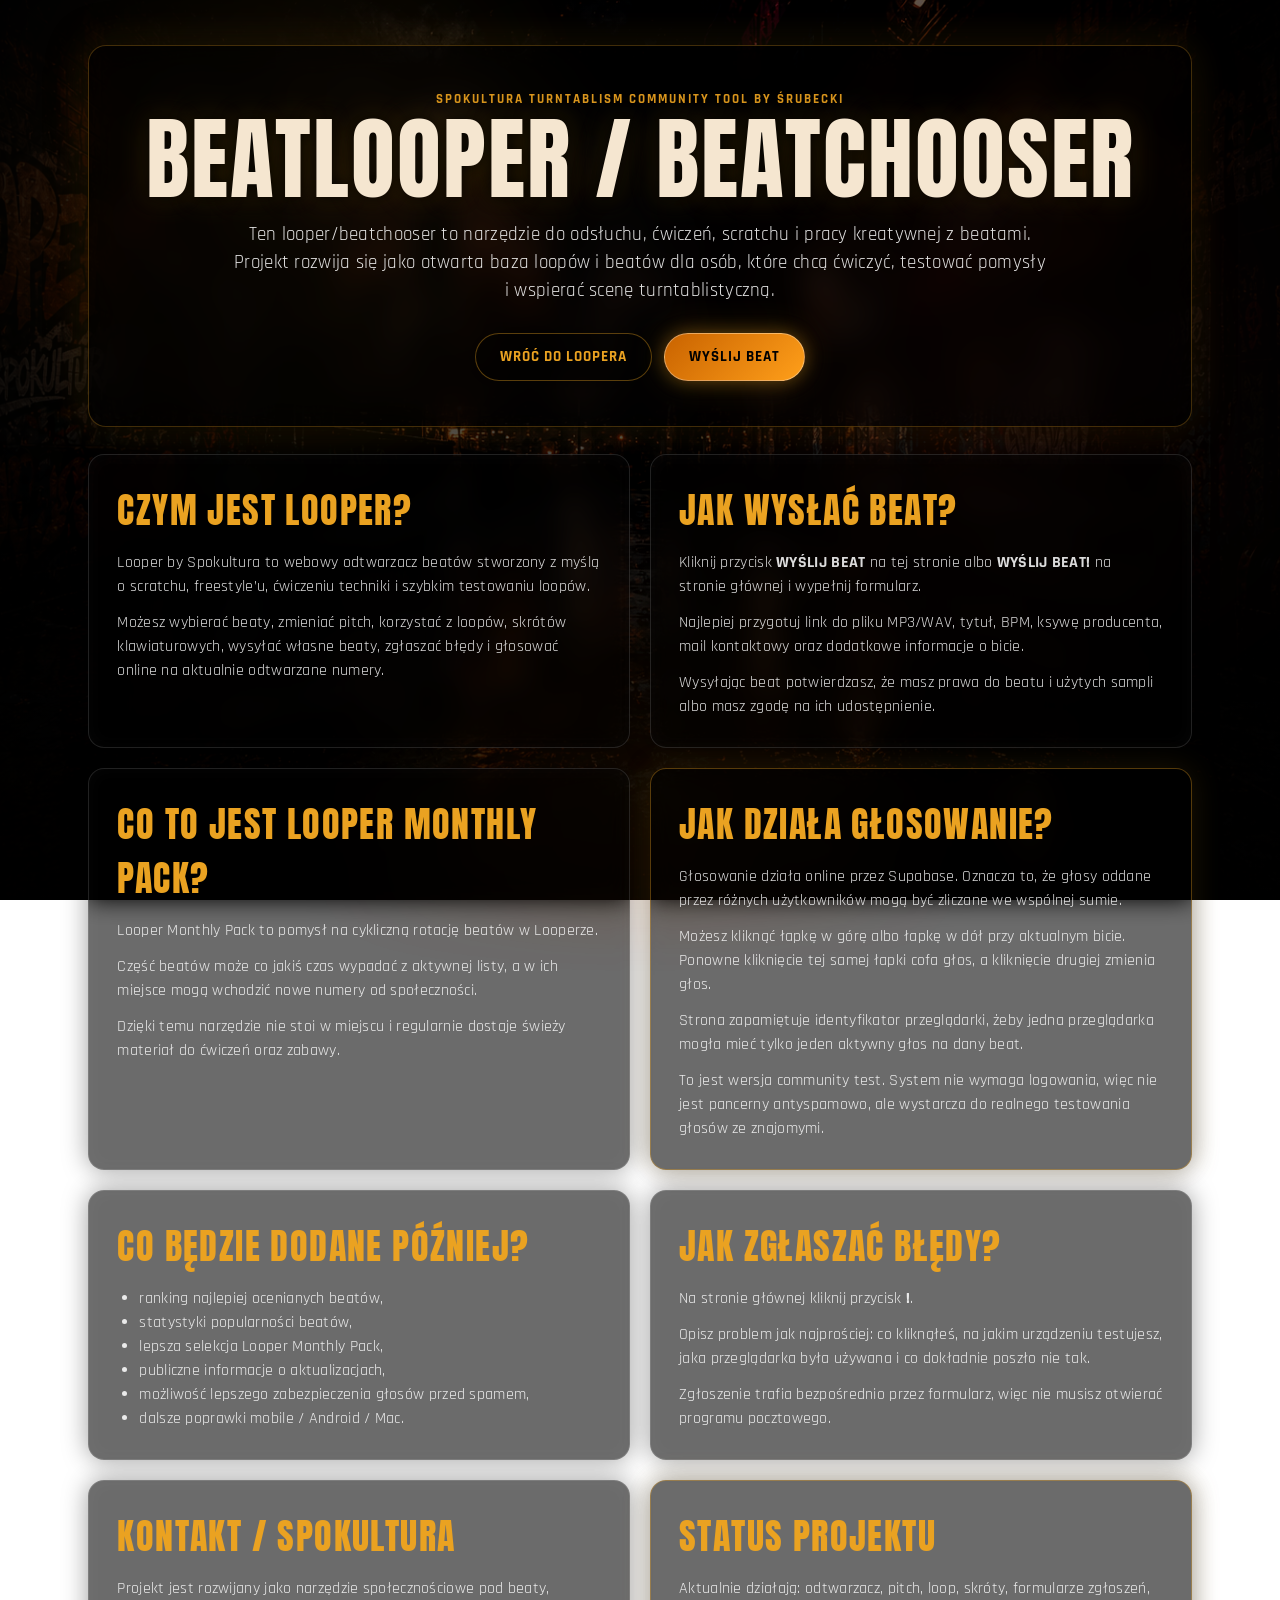
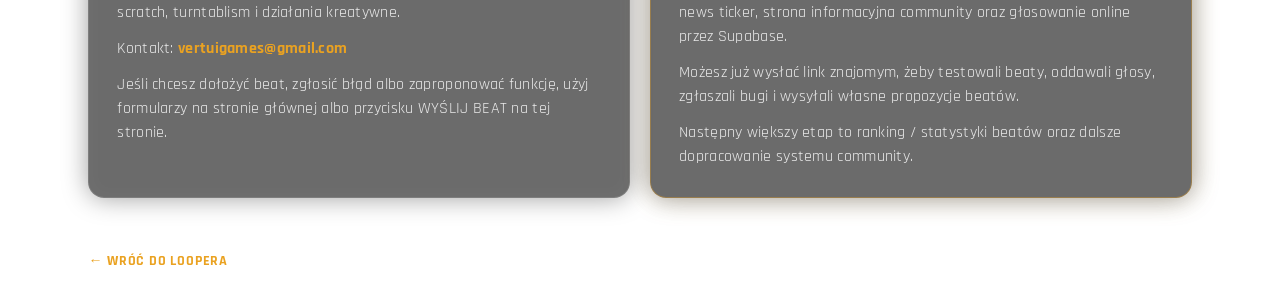
==== commit e6f945b5: "Update roadmap.html" ====
--- a/roadmap.html
+++ b/roadmap.html
@@ -4,7 +4,7 @@
   <meta charset="UTF-8">
   <meta name="viewport" content="width=device-width, initial-scale=1.0">
 
-  <title>Looper Community / Roadmap</title>
+  <title>Więcej info o looperze</title>
 
   <link rel="preconnect" href="https://fonts.googleapis.com">
   <link rel="preconnect" href="https://fonts.gstatic.com" crossorigin>
@@ -19,12 +19,12 @@
   <main class="roadmap-page">
 
     <header class="roadmap-hero">
-      <p class="roadmap-kicker">SPOKULTURA COMMUNITY TOOL</p>
-
-      <h1>LOOPER COMMUNITY</h1>
+      <p class="roadmap-kicker">SPOKULTURA TURNTABLISM COMMUNITY TOOL BY ŚRUBECKI</p>
+
+      <h1>BEATLOOPER / BEATCHOOSER</h1>
 
       <p class="roadmap-lead">
-        Looper to narzędzie do odsłuchu, ćwiczeń, scratchu i pracy kreatywnej z beatami.
+        Ten looper/beatchooser to narzędzie do odsłuchu, ćwiczeń, scratchu i pracy kreatywnej z beatami.
         Projekt rozwija się jako otwarta baza loopów i beatów dla osób, które chcą ćwiczyć,
         testować pomysły i wspierać scenę turntablistyczną.
       </p>
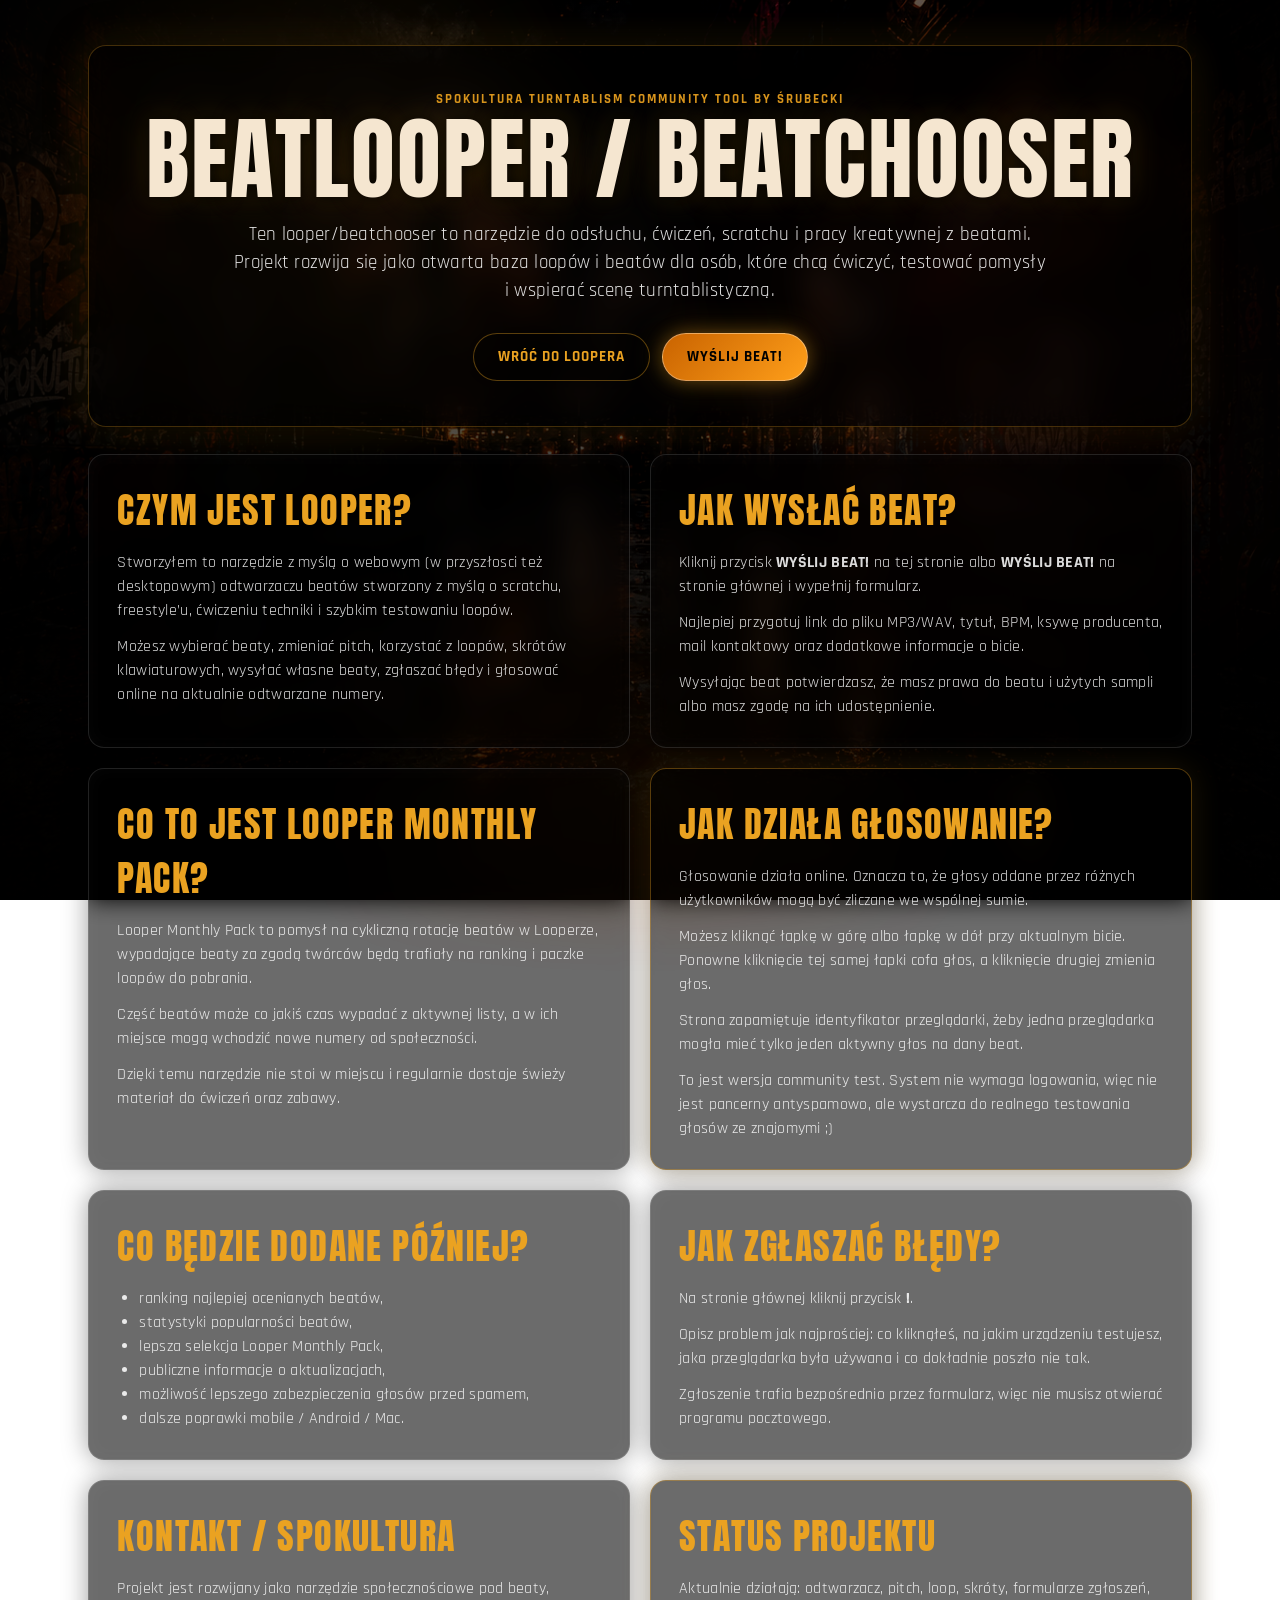
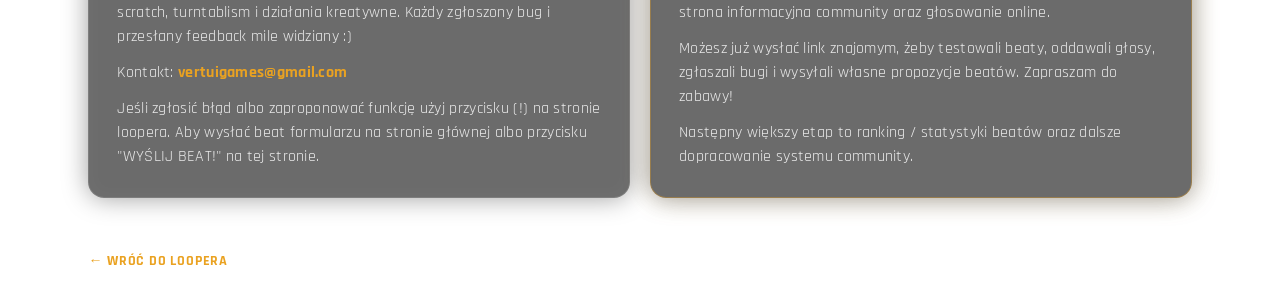
==== commit 27925daf: "Update roadmap.html" ====
--- a/roadmap.html
+++ b/roadmap.html
@@ -32,7 +32,7 @@
       <div class="roadmap-actions">
         <a class="roadmap-main-btn" href="index.html">WRÓĆ DO LOOPERA</a>
         <button id="roadmapSubmitBeatBtn" class="roadmap-secondary-btn roadmap-submit-btn" type="button">
-          WYŚLIJ BEAT
+          WYŚLIJ BEAT!
         </button>
       </div>
     </header>
@@ -43,7 +43,7 @@
         <h2>Czym jest Looper?</h2>
 
         <p>
-          Looper by Spokultura to webowy odtwarzacz beatów stworzony z myślą o scratchu,
+          Stworzyłem to narzędzie z myślą o webowym (w przyszłosci też desktopowym) odtwarzaczu beatów stworzony z myślą o scratchu,
           freestyle’u, ćwiczeniu techniki i szybkim testowaniu loopów.
         </p>
 
@@ -57,7 +57,7 @@
         <h2>Jak wysłać beat?</h2>
 
         <p>
-          Kliknij przycisk <strong>WYŚLIJ BEAT</strong> na tej stronie albo
+          Kliknij przycisk <strong>WYŚLIJ BEAT!</strong> na tej stronie albo
           <strong>WYŚLIJ BEAT!</strong> na stronie głównej i wypełnij formularz.
         </p>
 
@@ -76,7 +76,7 @@
         <h2>Co to jest Looper Monthly Pack?</h2>
 
         <p>
-          Looper Monthly Pack to pomysł na cykliczną rotację beatów w Looperze.
+          Looper Monthly Pack to pomysł na cykliczną rotację beatów w Looperze, wypadające beaty za zgodą twórców będą trafiały na ranking i paczke loopów do pobrania.
         </p>
 
         <p>
@@ -94,7 +94,7 @@
         <h2>Jak działa głosowanie?</h2>
 
         <p>
-          Głosowanie działa online przez Supabase. Oznacza to, że głosy oddane przez różnych
+          Głosowanie działa online. Oznacza to, że głosy oddane przez różnych
           użytkowników mogą być zliczane we wspólnej sumie.
         </p>
 
@@ -110,7 +110,7 @@
 
         <p>
           To jest wersja community test. System nie wymaga logowania, więc nie jest pancerny
-          antyspamowo, ale wystarcza do realnego testowania głosów ze znajomymi.
+          antyspamowo, ale wystarcza do realnego testowania głosów ze znajomymi ;)
         </p>
       </article>
 
@@ -149,7 +149,7 @@
 
         <p>
           Projekt jest rozwijany jako narzędzie społecznościowe pod beaty, scratch,
-          turntablism i działania kreatywne.
+          turntablism i działania kreatywne. Każdy zgłoszony bug i przesłany feedback mile widziany :)
         </p>
 
         <p>
@@ -158,8 +158,8 @@
         </p>
 
         <p>
-          Jeśli chcesz dołożyć beat, zgłosić błąd albo zaproponować funkcję,
-          użyj formularzy na stronie głównej albo przycisku WYŚLIJ BEAT na tej stronie.
+          Jeśli zgłosić błąd albo zaproponować funkcję użyj przycisku (!) na stronie loopera.
+          Aby wysłać beat formularzu na stronie głównej albo przycisku "WYŚLIJ BEAT!" na tej stronie.
         </p>
       </article>
 
@@ -168,12 +168,12 @@
 
         <p>
           Aktualnie działają: odtwarzacz, pitch, loop, skróty, formularze zgłoszeń,
-          news ticker, strona informacyjna community oraz głosowanie online przez Supabase.
+          strona informacyjna community oraz głosowanie online.
         </p>
 
         <p>
           Możesz już wysłać link znajomym, żeby testowali beaty, oddawali głosy,
-          zgłaszali bugi i wysyłali własne propozycje beatów.
+          zgłaszali bugi i wysyłali własne propozycje beatów. Zapraszam do zabawy!
         </p>
 
         <p>
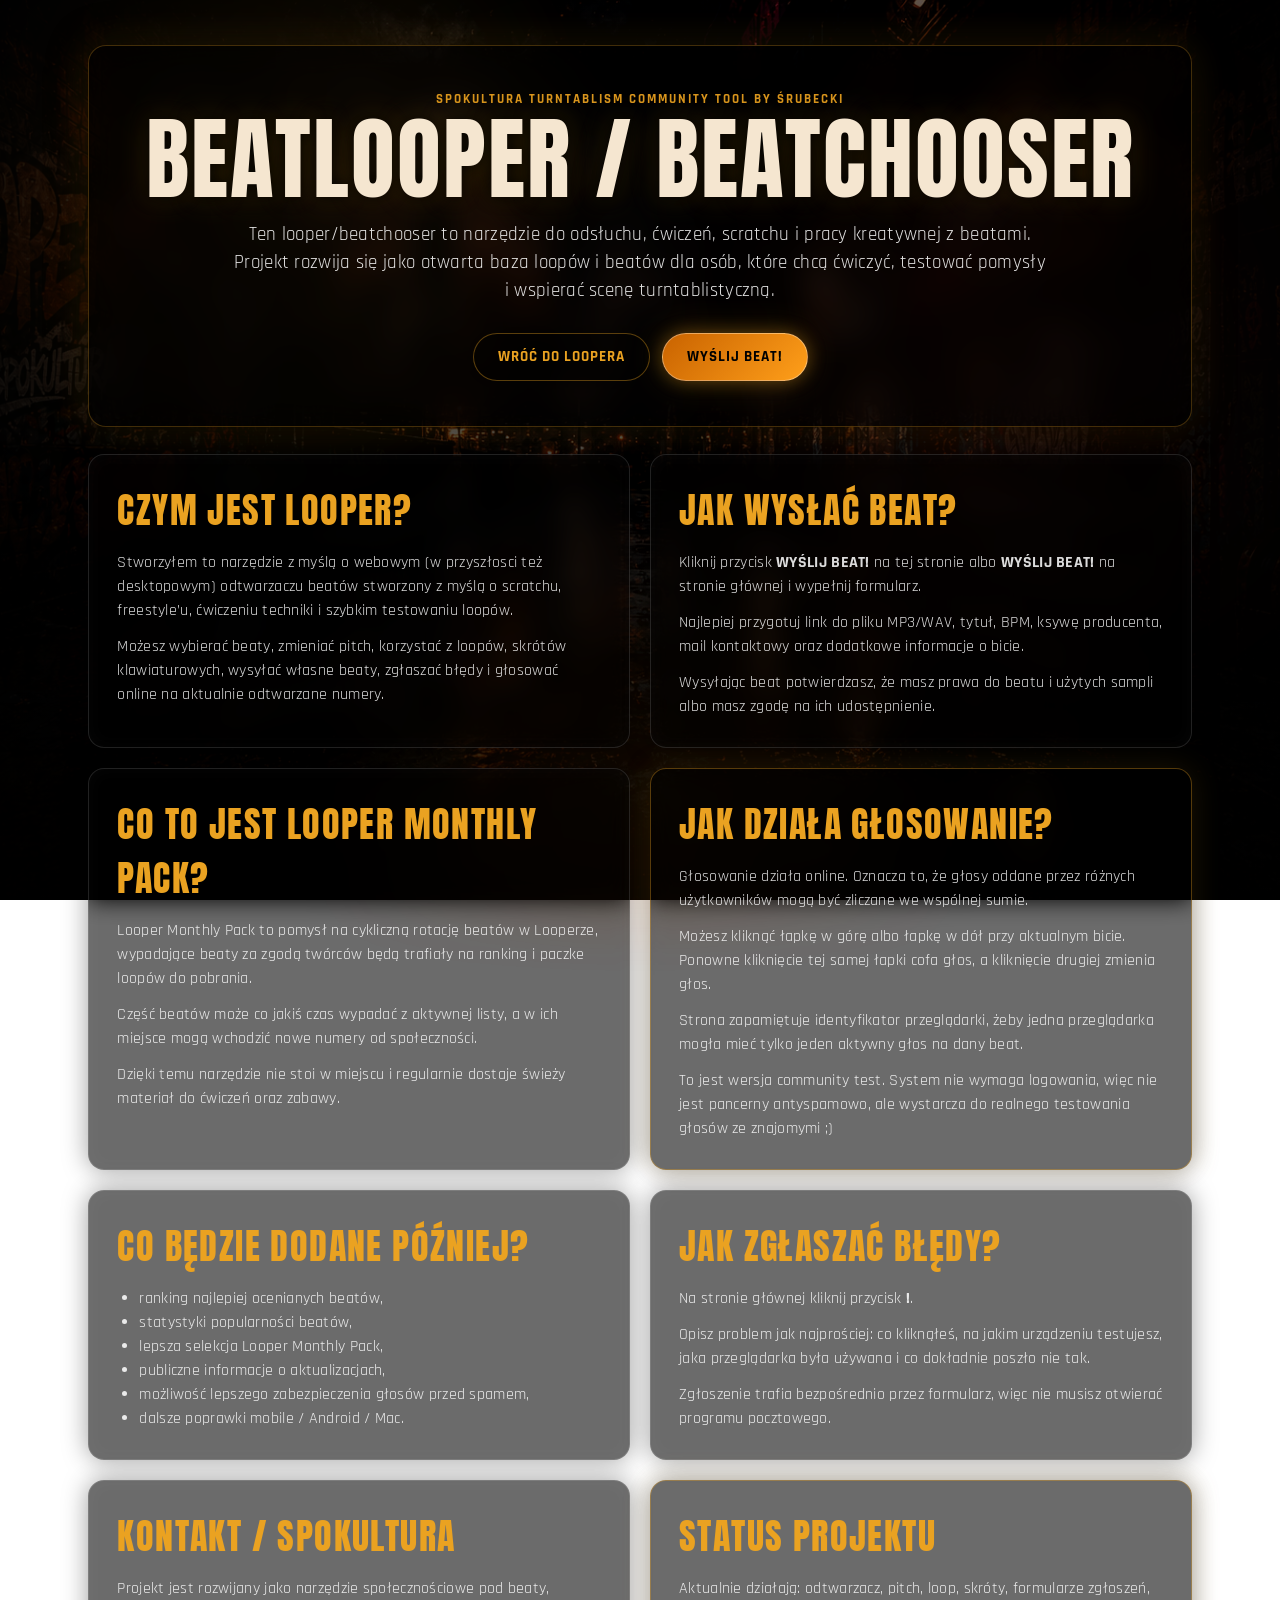
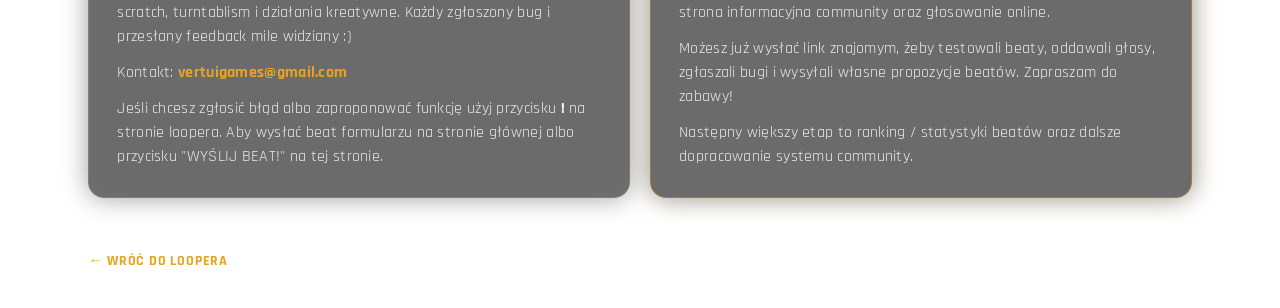
==== commit b3274b04: "Update roadmap.html" ====
--- a/roadmap.html
+++ b/roadmap.html
@@ -158,7 +158,7 @@
         </p>
 
         <p>
-          Jeśli zgłosić błąd albo zaproponować funkcję użyj przycisku (!) na stronie loopera.
+          Jeśli chcesz zgłosić błąd albo zaproponować funkcję użyj przycisku <strong>!</strong> na stronie loopera.
           Aby wysłać beat formularzu na stronie głównej albo przycisku "WYŚLIJ BEAT!" na tej stronie.
         </p>
       </article>
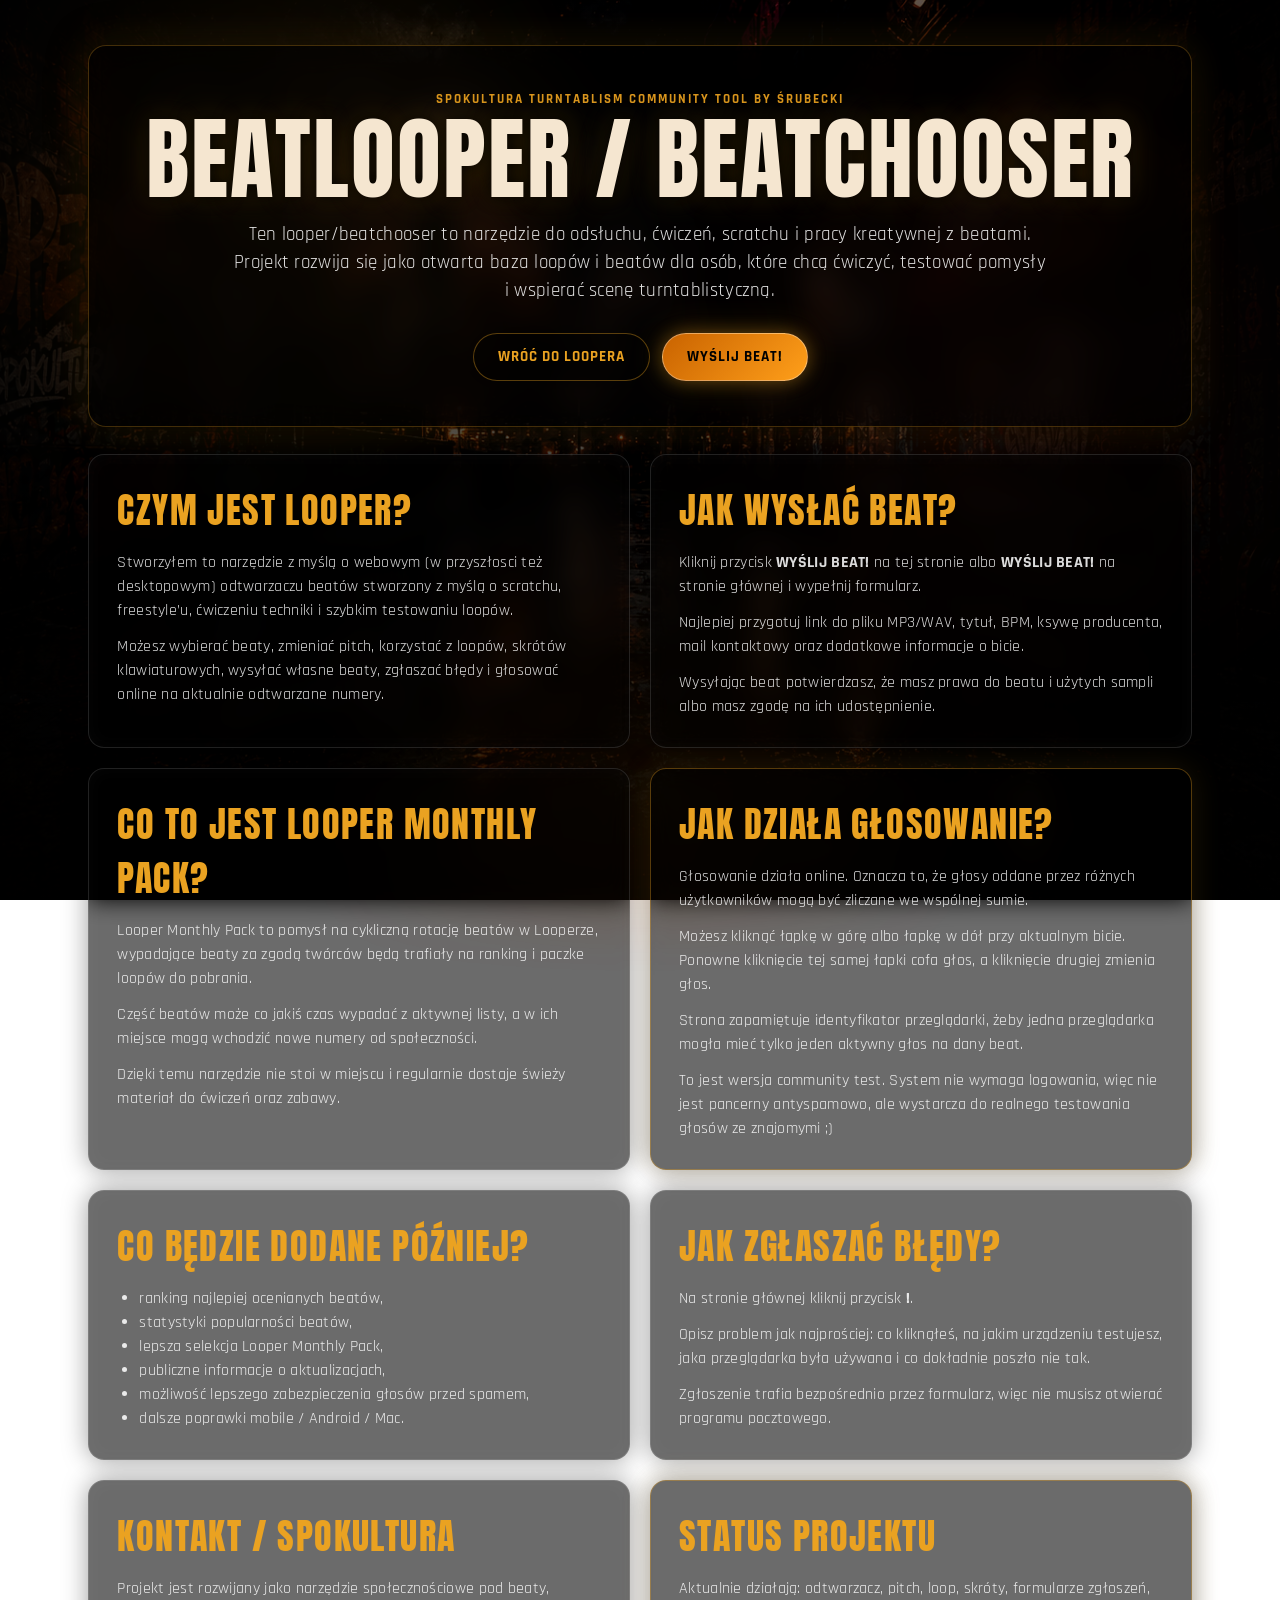
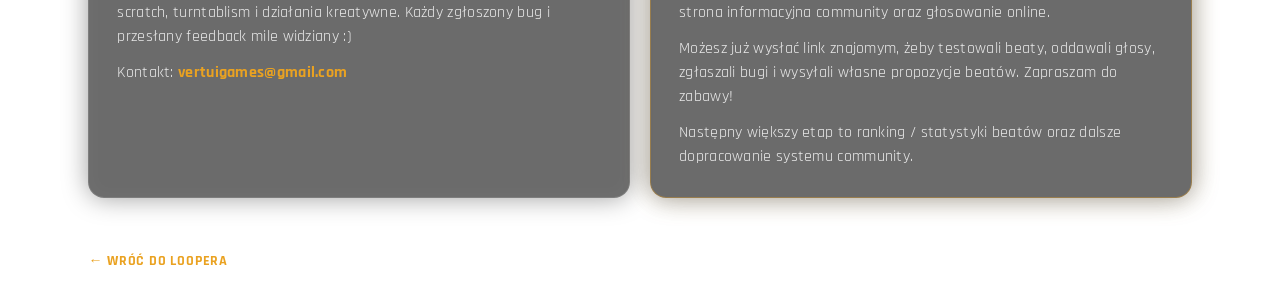
==== commit 4883f1b8: "Update roadmap.html" ====
--- a/roadmap.html
+++ b/roadmap.html
@@ -155,11 +155,6 @@
         <p>
           Kontakt:
           <a href="mailto:vertuigames@gmail.com">vertuigames@gmail.com</a>
-        </p>
-
-        <p>
-          Jeśli chcesz zgłosić błąd albo zaproponować funkcję użyj przycisku <strong>!</strong> na stronie loopera.
-          Aby wysłać beat formularzu na stronie głównej albo przycisku "WYŚLIJ BEAT!" na tej stronie.
         </p>
       </article>
 
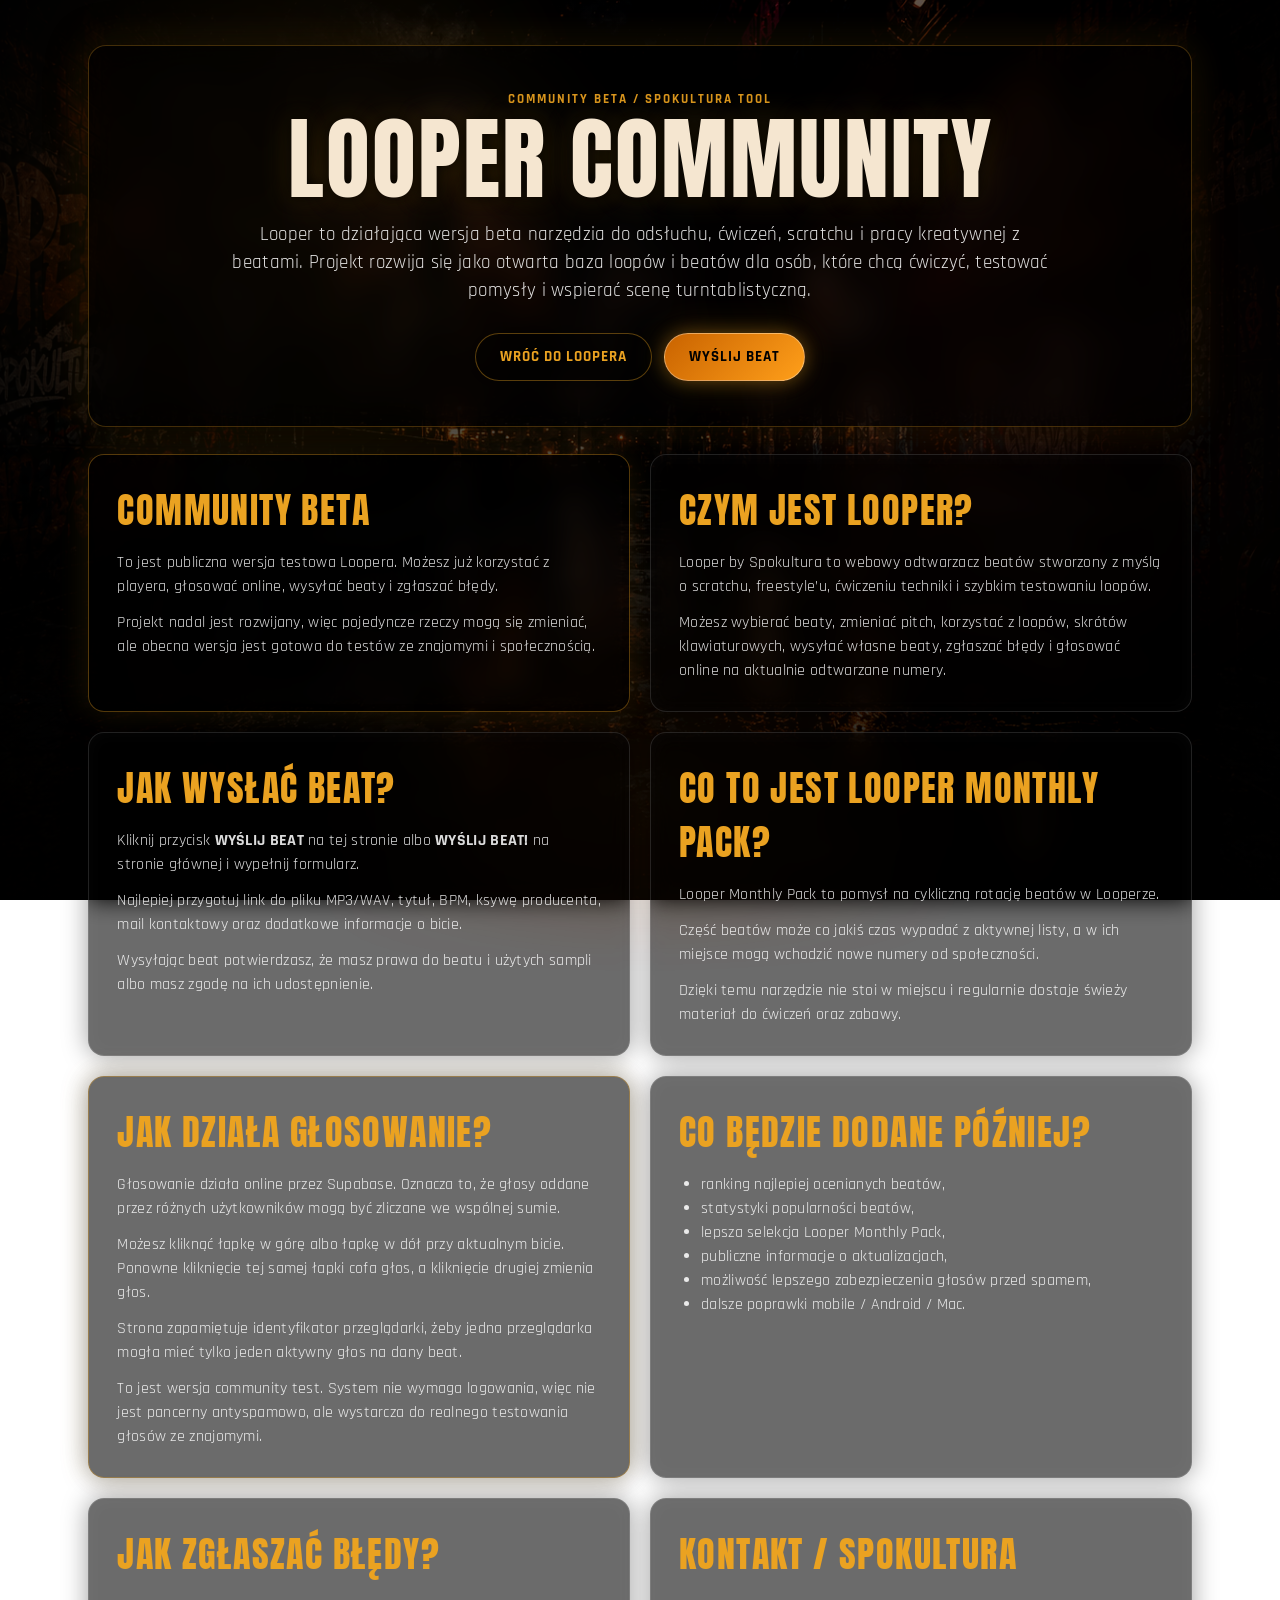
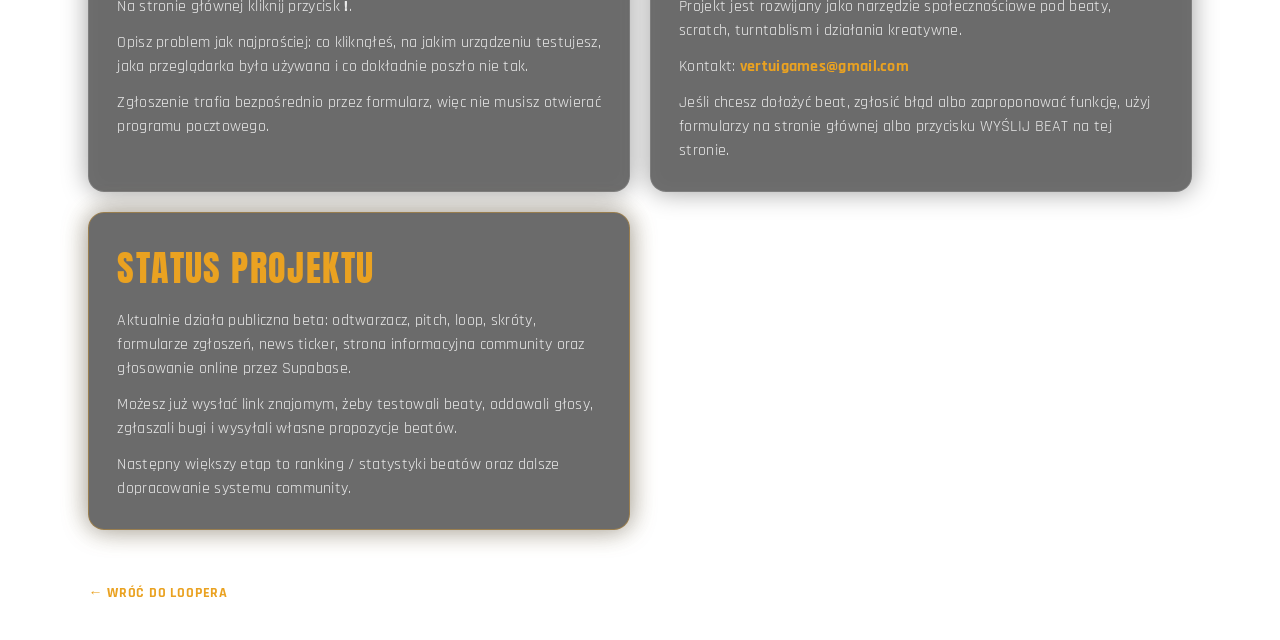
==== commit 2db3885f: "Update roadmap.html" ====
--- a/roadmap.html
+++ b/roadmap.html
@@ -4,7 +4,7 @@
   <meta charset="UTF-8">
   <meta name="viewport" content="width=device-width, initial-scale=1.0">
 
-  <title>Więcej info o looperze</title>
+  <title>Looper Community / Roadmap</title>
 
   <link rel="preconnect" href="https://fonts.googleapis.com">
   <link rel="preconnect" href="https://fonts.gstatic.com" crossorigin>
@@ -19,12 +19,12 @@
   <main class="roadmap-page">
 
     <header class="roadmap-hero">
-      <p class="roadmap-kicker">SPOKULTURA TURNTABLISM COMMUNITY TOOL BY ŚRUBECKI</p>
-
-      <h1>BEATLOOPER / BEATCHOOSER</h1>
+      <p class="roadmap-kicker">COMMUNITY BETA / SPOKULTURA TOOL</p>
+
+      <h1>LOOPER COMMUNITY</h1>
 
       <p class="roadmap-lead">
-        Ten looper/beatchooser to narzędzie do odsłuchu, ćwiczeń, scratchu i pracy kreatywnej z beatami.
+        Looper to działająca wersja beta narzędzia do odsłuchu, ćwiczeń, scratchu i pracy kreatywnej z beatami.
         Projekt rozwija się jako otwarta baza loopów i beatów dla osób, które chcą ćwiczyć,
         testować pomysły i wspierać scenę turntablistyczną.
       </p>
@@ -32,18 +32,32 @@
       <div class="roadmap-actions">
         <a class="roadmap-main-btn" href="index.html">WRÓĆ DO LOOPERA</a>
         <button id="roadmapSubmitBeatBtn" class="roadmap-secondary-btn roadmap-submit-btn" type="button">
-          WYŚLIJ BEAT!
+          WYŚLIJ BEAT
         </button>
       </div>
     </header>
 
     <section class="roadmap-grid">
 
+      <article class="roadmap-card roadmap-card-highlight">
+        <h2>Community beta</h2>
+
+        <p>
+          To jest publiczna wersja testowa Loopera. Możesz już korzystać z playera,
+          głosować online, wysyłać beaty i zgłaszać błędy.
+        </p>
+
+        <p>
+          Projekt nadal jest rozwijany, więc pojedyncze rzeczy mogą się zmieniać,
+          ale obecna wersja jest gotowa do testów ze znajomymi i społecznością.
+        </p>
+      </article>
+
       <article class="roadmap-card">
         <h2>Czym jest Looper?</h2>
 
         <p>
-          Stworzyłem to narzędzie z myślą o webowym (w przyszłosci też desktopowym) odtwarzaczu beatów stworzony z myślą o scratchu,
+          Looper by Spokultura to webowy odtwarzacz beatów stworzony z myślą o scratchu,
           freestyle’u, ćwiczeniu techniki i szybkim testowaniu loopów.
         </p>
 
@@ -57,7 +71,7 @@
         <h2>Jak wysłać beat?</h2>
 
         <p>
-          Kliknij przycisk <strong>WYŚLIJ BEAT!</strong> na tej stronie albo
+          Kliknij przycisk <strong>WYŚLIJ BEAT</strong> na tej stronie albo
           <strong>WYŚLIJ BEAT!</strong> na stronie głównej i wypełnij formularz.
         </p>
 
@@ -76,7 +90,7 @@
         <h2>Co to jest Looper Monthly Pack?</h2>
 
         <p>
-          Looper Monthly Pack to pomysł na cykliczną rotację beatów w Looperze, wypadające beaty za zgodą twórców będą trafiały na ranking i paczke loopów do pobrania.
+          Looper Monthly Pack to pomysł na cykliczną rotację beatów w Looperze.
         </p>
 
         <p>
@@ -94,7 +108,7 @@
         <h2>Jak działa głosowanie?</h2>
 
         <p>
-          Głosowanie działa online. Oznacza to, że głosy oddane przez różnych
+          Głosowanie działa online przez Supabase. Oznacza to, że głosy oddane przez różnych
           użytkowników mogą być zliczane we wspólnej sumie.
         </p>
 
@@ -110,7 +124,7 @@
 
         <p>
           To jest wersja community test. System nie wymaga logowania, więc nie jest pancerny
-          antyspamowo, ale wystarcza do realnego testowania głosów ze znajomymi ;)
+          antyspamowo, ale wystarcza do realnego testowania głosów ze znajomymi.
         </p>
       </article>
 
@@ -149,26 +163,31 @@
 
         <p>
           Projekt jest rozwijany jako narzędzie społecznościowe pod beaty, scratch,
-          turntablism i działania kreatywne. Każdy zgłoszony bug i przesłany feedback mile widziany :)
+          turntablism i działania kreatywne.
         </p>
 
         <p>
           Kontakt:
           <a href="mailto:vertuigames@gmail.com">vertuigames@gmail.com</a>
         </p>
+
+        <p>
+          Jeśli chcesz dołożyć beat, zgłosić błąd albo zaproponować funkcję,
+          użyj formularzy na stronie głównej albo przycisku WYŚLIJ BEAT na tej stronie.
+        </p>
       </article>
 
       <article class="roadmap-card roadmap-card-highlight">
         <h2>Status projektu</h2>
 
         <p>
-          Aktualnie działają: odtwarzacz, pitch, loop, skróty, formularze zgłoszeń,
-          strona informacyjna community oraz głosowanie online.
+          Aktualnie działa publiczna beta: odtwarzacz, pitch, loop, skróty,
+          formularze zgłoszeń, news ticker, strona informacyjna community oraz głosowanie online przez Supabase.
         </p>
 
         <p>
           Możesz już wysłać link znajomym, żeby testowali beaty, oddawali głosy,
-          zgłaszali bugi i wysyłali własne propozycje beatów. Zapraszam do zabawy!
+          zgłaszali bugi i wysyłali własne propozycje beatów.
         </p>
 
         <p>
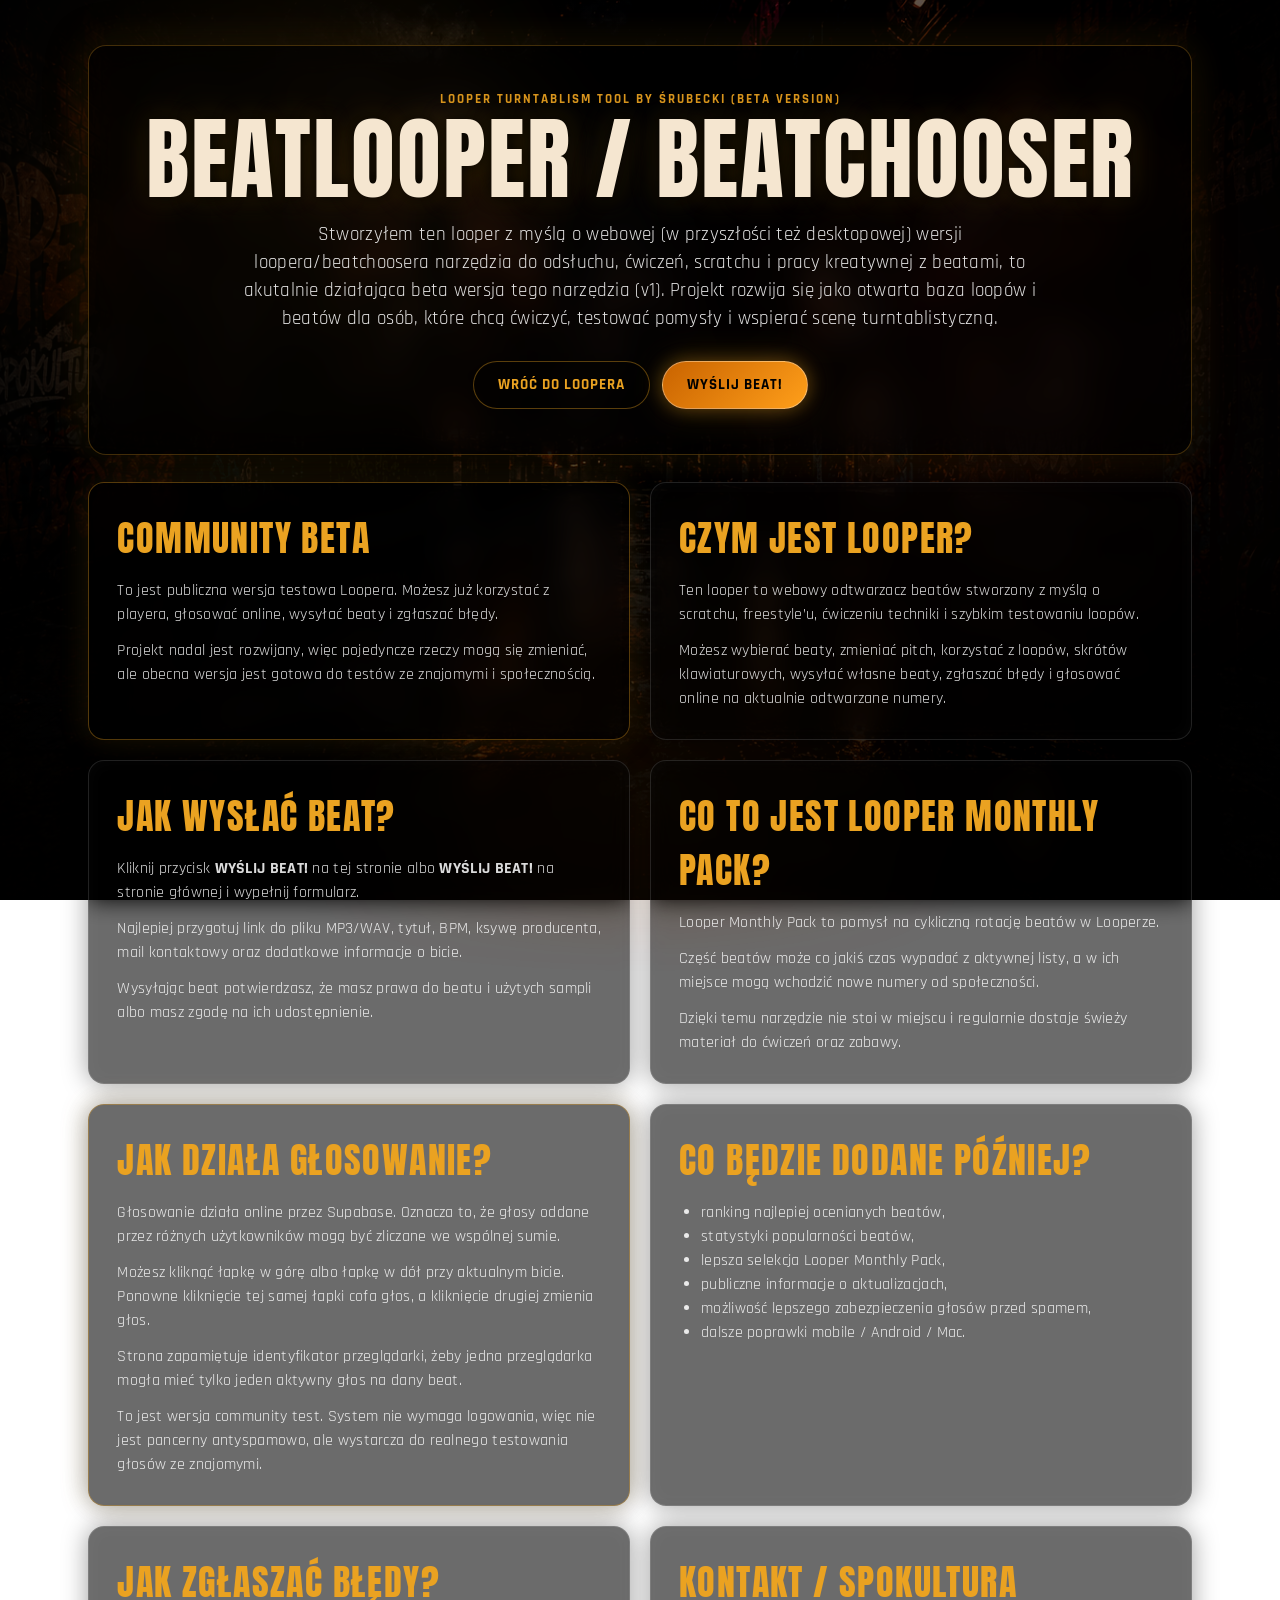
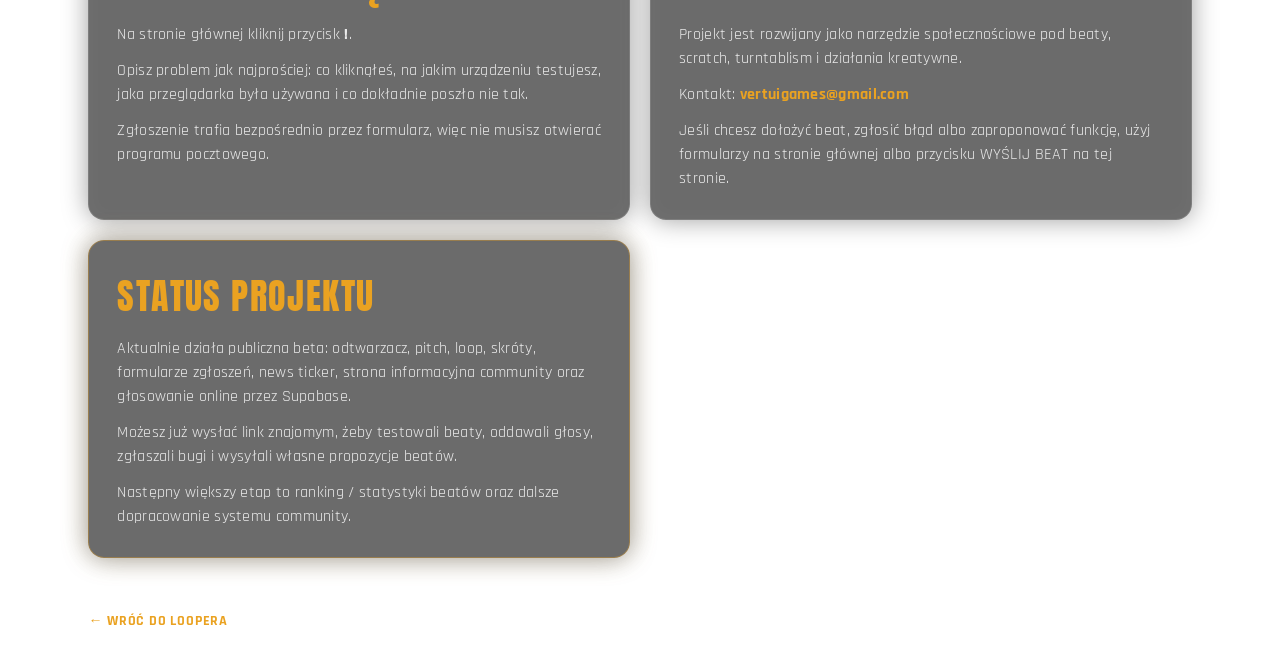
==== commit ca505660: "Update roadmap.html" ====
--- a/roadmap.html
+++ b/roadmap.html
@@ -4,7 +4,7 @@
   <meta charset="UTF-8">
   <meta name="viewport" content="width=device-width, initial-scale=1.0">
 
-  <title>Looper Community / Roadmap</title>
+  <title>Więcej o looperze</title>
 
   <link rel="preconnect" href="https://fonts.googleapis.com">
   <link rel="preconnect" href="https://fonts.gstatic.com" crossorigin>
@@ -19,12 +19,12 @@
   <main class="roadmap-page">
 
     <header class="roadmap-hero">
-      <p class="roadmap-kicker">COMMUNITY BETA / SPOKULTURA TOOL</p>
-
-      <h1>LOOPER COMMUNITY</h1>
+      <p class="roadmap-kicker">LOOPER TURNTABLISM TOOL BY ŚRUBECKI (BETA VERSION) </p>
+
+      <h1>BEATLOOPER / BEATCHOOSER</h1>
 
       <p class="roadmap-lead">
-        Looper to działająca wersja beta narzędzia do odsłuchu, ćwiczeń, scratchu i pracy kreatywnej z beatami.
+        Stworzyłem ten looper z myślą o webowej (w przyszłości też desktopowej)  wersji loopera/beatchoosera narzędzia do odsłuchu, ćwiczeń, scratchu i pracy kreatywnej z beatami, to akutalnie działająca beta wersja tego narzędzia (v1).
         Projekt rozwija się jako otwarta baza loopów i beatów dla osób, które chcą ćwiczyć,
         testować pomysły i wspierać scenę turntablistyczną.
       </p>
@@ -32,7 +32,7 @@
       <div class="roadmap-actions">
         <a class="roadmap-main-btn" href="index.html">WRÓĆ DO LOOPERA</a>
         <button id="roadmapSubmitBeatBtn" class="roadmap-secondary-btn roadmap-submit-btn" type="button">
-          WYŚLIJ BEAT
+          WYŚLIJ BEAT!
         </button>
       </div>
     </header>
@@ -57,7 +57,7 @@
         <h2>Czym jest Looper?</h2>
 
         <p>
-          Looper by Spokultura to webowy odtwarzacz beatów stworzony z myślą o scratchu,
+          Ten looper to webowy odtwarzacz beatów stworzony z myślą o scratchu,
           freestyle’u, ćwiczeniu techniki i szybkim testowaniu loopów.
         </p>
 
@@ -71,7 +71,7 @@
         <h2>Jak wysłać beat?</h2>
 
         <p>
-          Kliknij przycisk <strong>WYŚLIJ BEAT</strong> na tej stronie albo
+          Kliknij przycisk <strong>WYŚLIJ BEAT!</strong> na tej stronie albo
           <strong>WYŚLIJ BEAT!</strong> na stronie głównej i wypełnij formularz.
         </p>
 
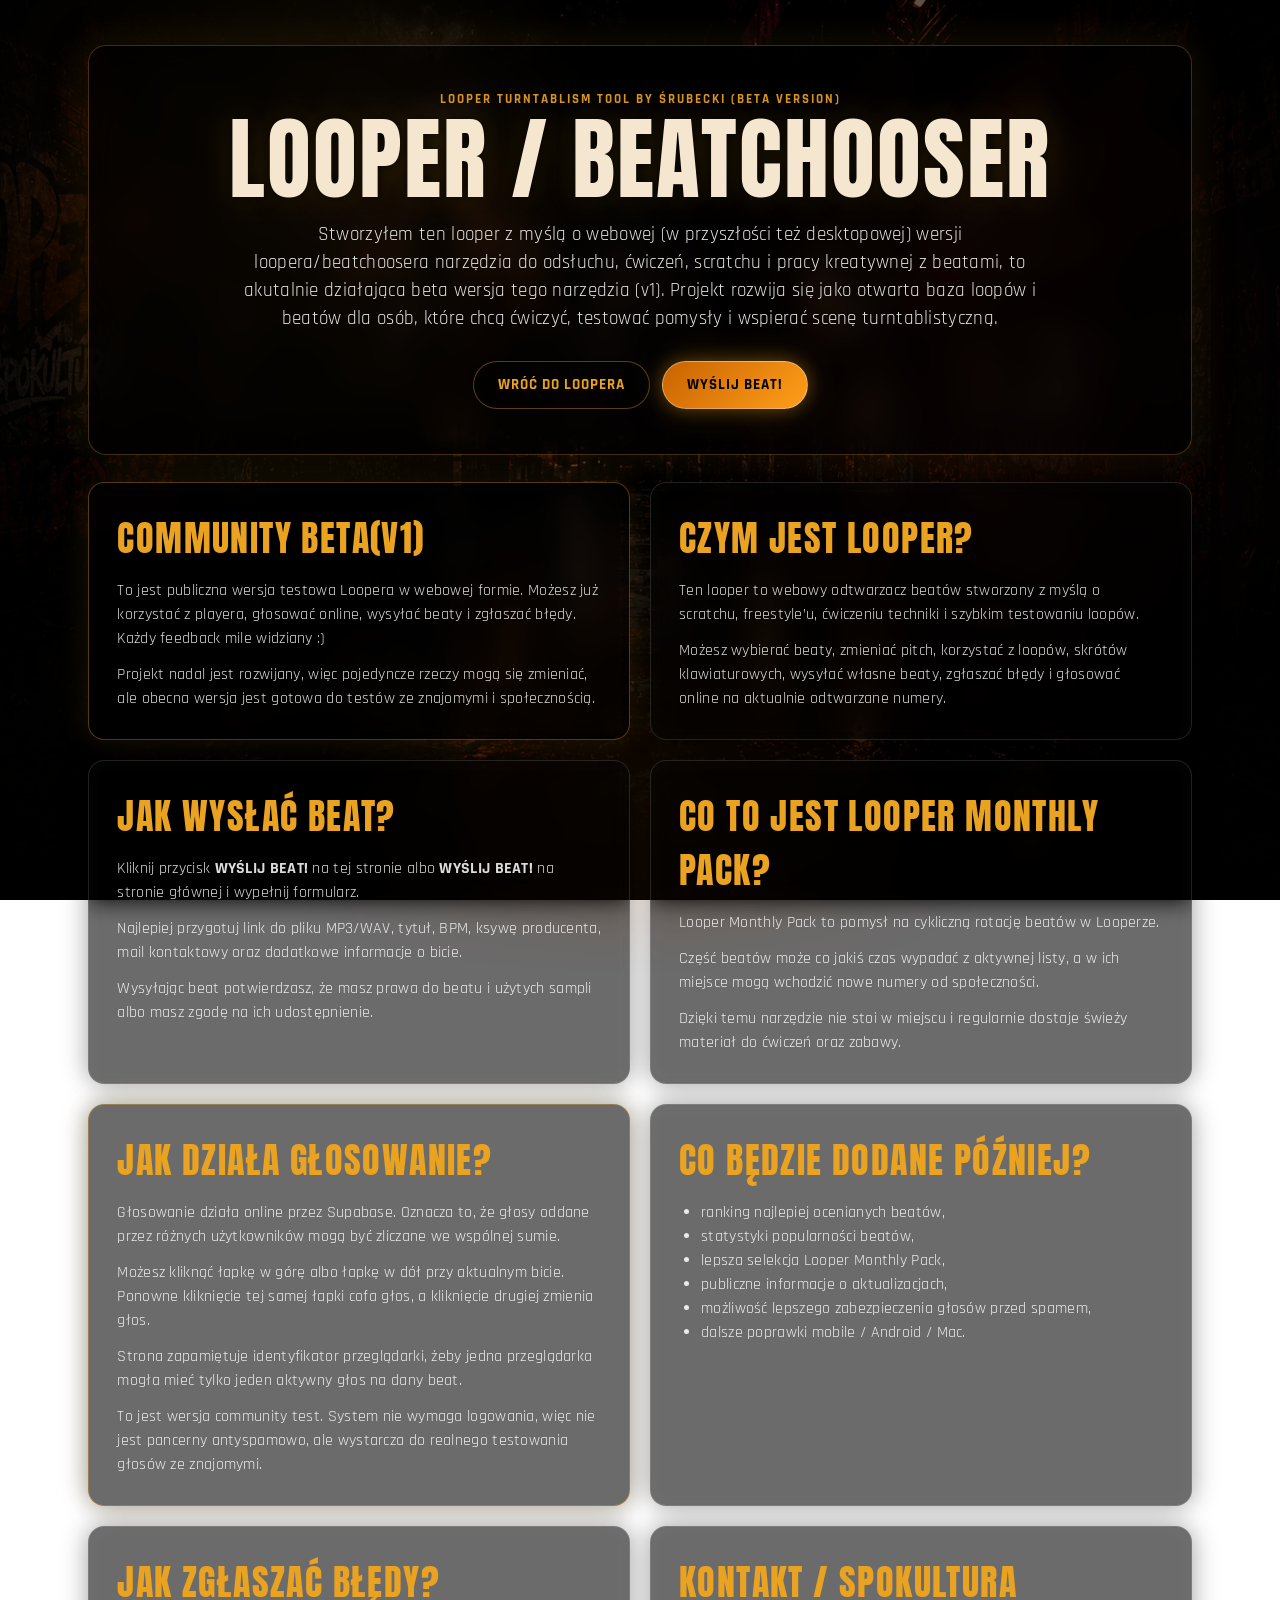
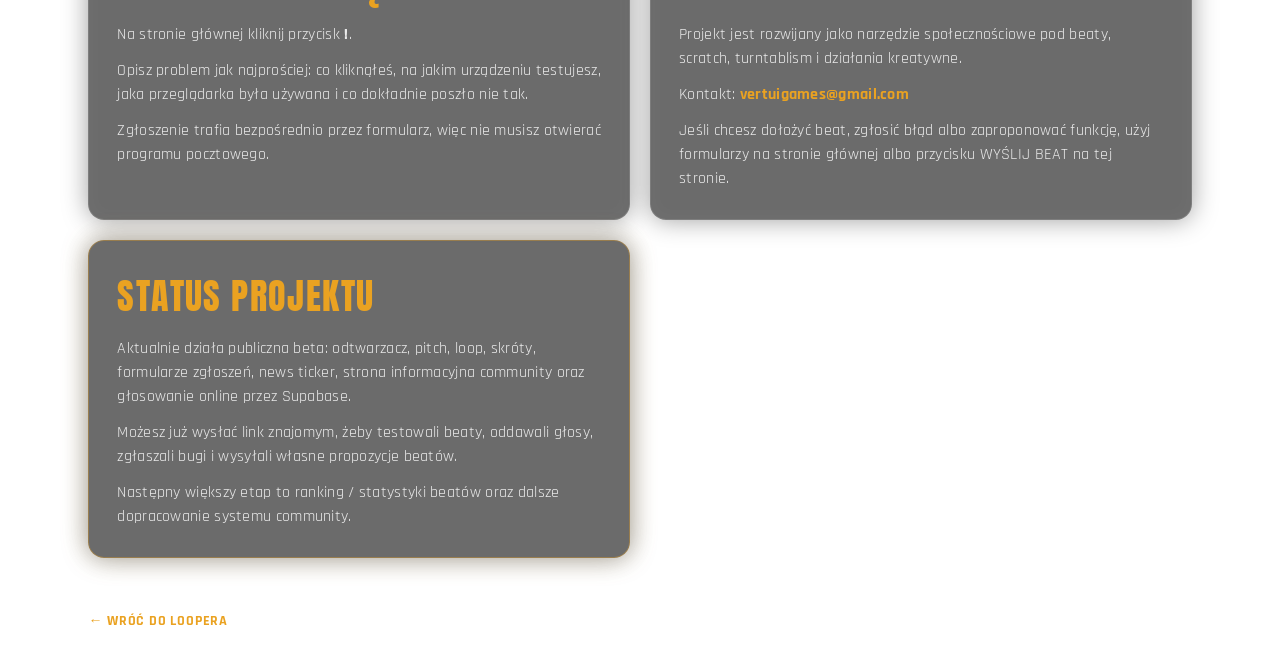
==== commit 725b85ef: "Update roadmap.html" ====
--- a/roadmap.html
+++ b/roadmap.html
@@ -21,7 +21,7 @@
     <header class="roadmap-hero">
       <p class="roadmap-kicker">LOOPER TURNTABLISM TOOL BY ŚRUBECKI (BETA VERSION) </p>
 
-      <h1>BEATLOOPER / BEATCHOOSER</h1>
+      <h1>LOOPER / BEATCHOOSER</h1>
 
       <p class="roadmap-lead">
         Stworzyłem ten looper z myślą o webowej (w przyszłości też desktopowej)  wersji loopera/beatchoosera narzędzia do odsłuchu, ćwiczeń, scratchu i pracy kreatywnej z beatami, to akutalnie działająca beta wersja tego narzędzia (v1).
@@ -40,11 +40,11 @@
     <section class="roadmap-grid">
 
       <article class="roadmap-card roadmap-card-highlight">
-        <h2>Community beta</h2>
-
-        <p>
-          To jest publiczna wersja testowa Loopera. Możesz już korzystać z playera,
-          głosować online, wysyłać beaty i zgłaszać błędy.
+        <h2>Community beta(v1)</h2>
+
+        <p>
+          To jest publiczna wersja testowa Loopera w webowej formie. Możesz już korzystać z playera,
+          głosować online, wysyłać beaty i zgłaszać błędy. Każdy feedback mile widziany :)
         </p>
 
         <p>
